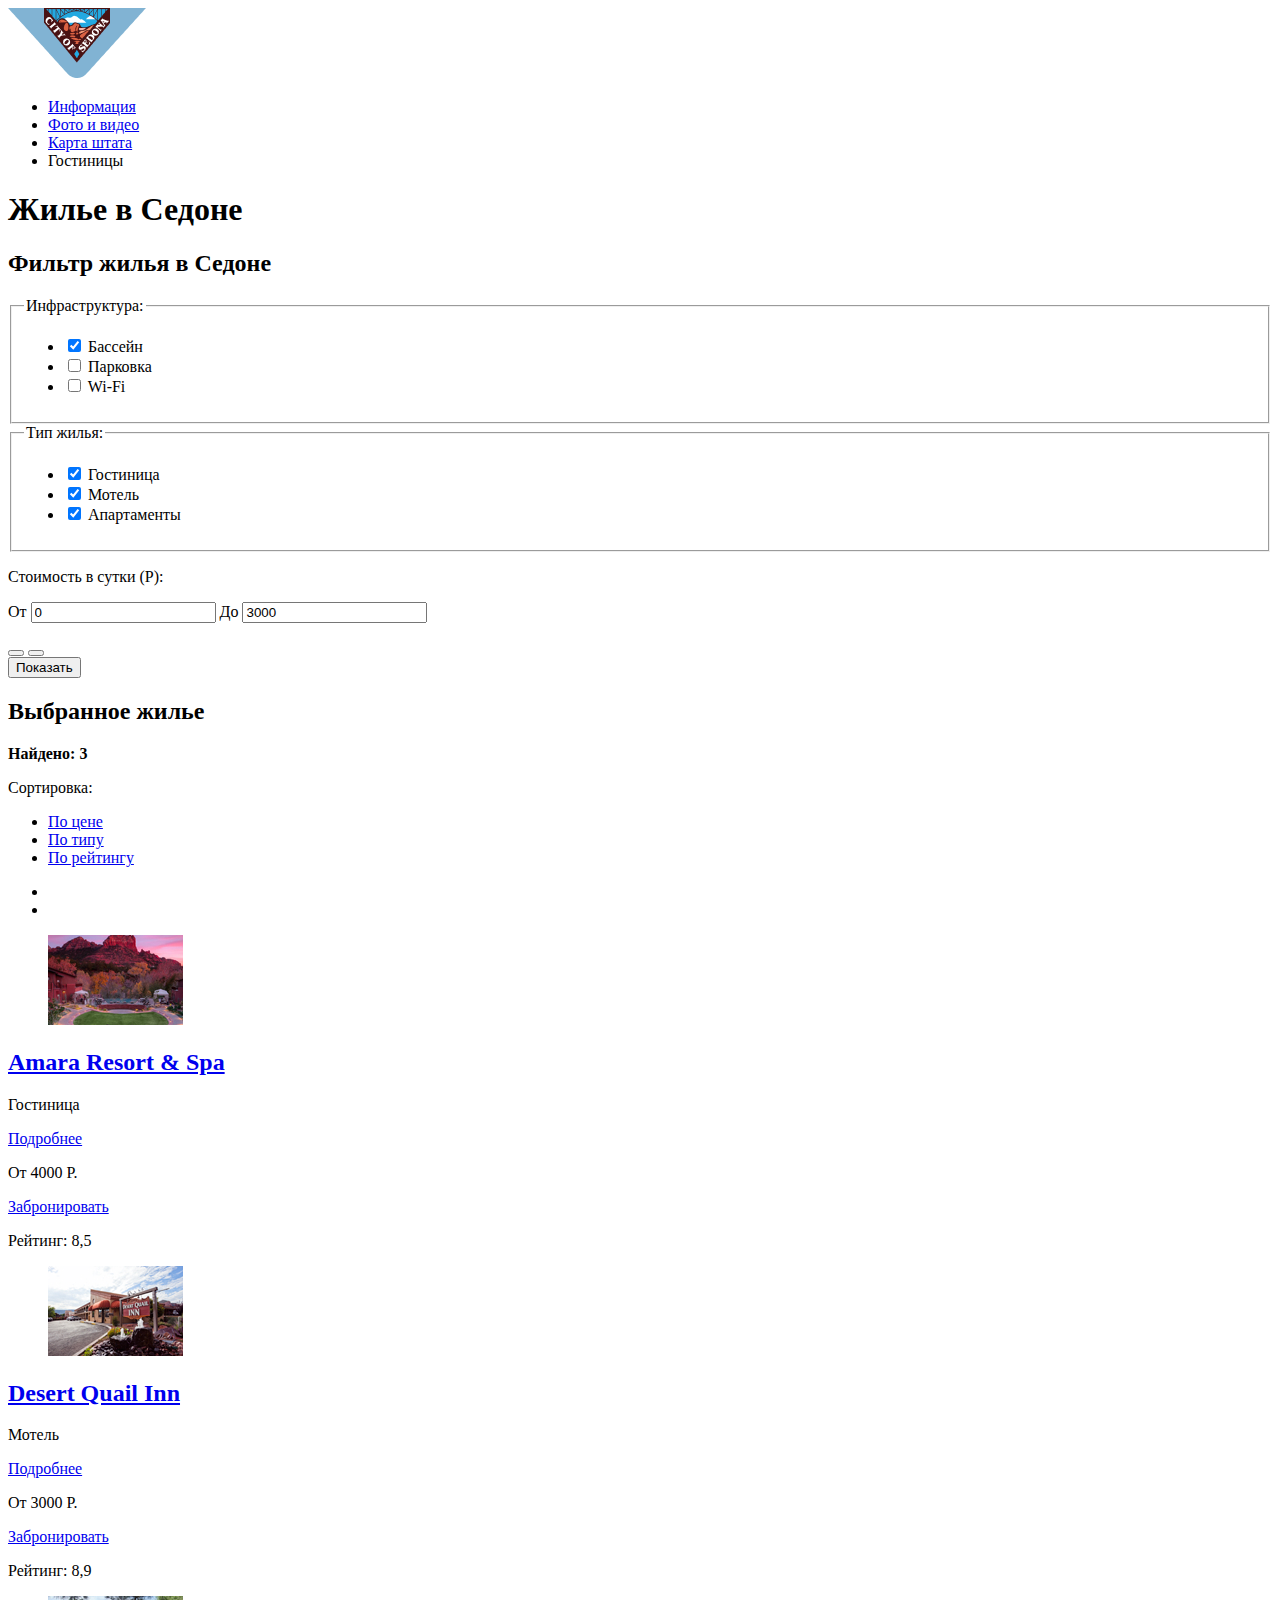
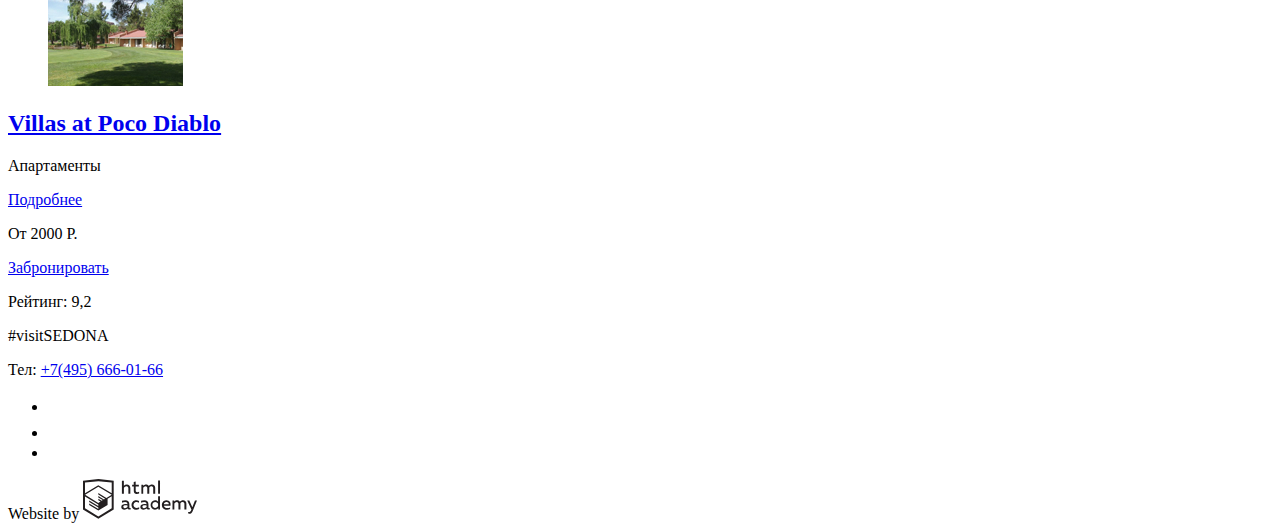
==== catalog.html @ 08bbe30a "Сделана разметка главной страницы и страницы каталога" ====
<!DOCTYPE html>
<html lang="ru">
<head>
  <meta charset="UTF-8">
  <meta http-equiv="X-UA-Compatible" content="IE=edge">
  <meta name="viewport" content="width=device-width, initial-scale=1.0">
  <title>Седона - небольшой городок в Аризоне</title>
</head>
<body>
  <header class="page-header">
    <nav class="main-nav">
      <a class="main-nav__logo logo" href="index.html">
        <img class="logo__image" src="img/sedona-logo.png" width="138" height="70" alt="Логотип Седоны">
      </a>
      <ul class="main-nav__list">
        <li class="main-nav__item">
          <a class="main-nav__link" href="blank.html">Информация</a>
        </li>
        <li class="main-nav__item">
          <a class="main-nav__link" href="blank.html">Фото и видео</a>
        </li>
        <li class="main-nav__item">
          <a class="main-nav__link" href="blank.html">Карта штата</a>
        </li>
        <li class="main-nav__item">
          <a class="main-nav__link main-nav__link--current">Гостиницы</a>
        </li>
      </ul>
    </nav>
  </header>

  <main class="page-main">
    <h1 class="visually-hidden">Жилье в Седоне</h1>

    <section class="filters">
      <h2 class="visually-hidden">Фильтр жилья в Седоне</h2>
      <form class="filters-form" action="https://echo.htmlacademy.ru" method="GET">
        <div class="filters-form__left-wrapper">
          <fieldset class="filters-form__fieldset">
            <legend class="filters-form__legend">Инфраструктура:</legend>
            <ul class="filters-form__list">
              <li class="filters-form__item">
                <input class="filters-form__checkbox visually-hidden" type="checkbox" name="pool" id="pool" checked>
                <label class="filters-form__checkbox-label" for="pool">Бассейн</label>
              </li>
              <li class="filters-form__item">
                <input class="filters-form__checkbox visually-hidden" type="checkbox" name=" id="parking">
                <label class="filters-form__checkbox-label" for="parking">Парковка</label>
              </li>
              <li class="filters-form__item">
                <input class="filters-form__checkbox visually-hidden" type="checkbox" name="wifi" id="wifi">
                <label class="filters-form__checkbox-label" for="wifi">Wi-Fi</label>
              </li>
            </ul>
          </fieldset>
          <fieldset class="filters-form__fieldset">
            <legend class="filters-form__legend">Тип жилья:</legend>
            <ul class="filters-form__list">
              <li class="filters-form__item">
                <input class="filters-form__checkbox visually-hidden" type="checkbox" name="hotel" id="hotel" checked>
                <label class="filters-form__checkbox-label" for="hotel">Гостиница</label>
              </li>
              <li class="filters-form__item">
                <input class="filters-form__checkbox visually-hidden" type="checkbox" name="motel" id="motel" checked>
                <label class="filters-form__checkbox-label" for="motel">Мотель</label>
              </li>
              <li class="filters-form__item">
                <input class="filters-form__checkbox visually-hidden" type="checkbox" name="apartments" id="apartments" checked>
                <label class="filters-form__checkbox-label" for="apartments">Апартаменты</label>
              </li>
            </ul>
          </fieldset>
        </div>

        <div class="filters-form__right-wrapper">
          <p class="filters-form__legend">Стоимость в сутки (Р):</p>

          <p class="filters-form__price">
            <label class="filters-form__label">
              От <input class="filters-form__text-input" type="text" name="min-price" value="0">
            </label>
            <label class="filters-form__label">
              До <input class="filters-form__text-input" type="text" name="max-price" value="3000">
            </label>
          </p>

          <div class="filters-form__range">
            <div class="filters-form__range-scale">
              <div class="filters-form__range-bar"></div>
            </div>

            <button class="filters-form__range-handle filters-form__range-handle--min" type="button" aria-label="Минимальное значение"></button>
            <button class="filters-form__range-handle filters-form__range-handle--max" type="button" aria-label="Максимальное значение"></button>
          </div>

          <button class="filters-form__button" type="submit">Показать</button>
        </div>
      </form>
    </section>

    <section class="catalog">
      <h2 class="visually-hidden">Выбранное жилье</h2>

      <header class="catalog-header">
        <div class="catalog__result-wrapper">
          <b class="catalog__result">Найдено: 3</b>
        </div>

        <div class="catalog__sorting-wrapper">
          <p class="catalog__sorting-text">Сортировка:</p>

          <ul class="catalog__sorting-list sort-type">
            <li class="sort-type__item">
              <a class="sort-type__link sort-type__link--active" href="#">По цене</a>
            </li>
            <li class="sort-type__item">
              <a class="sort-type__link" href="#">По типу</a>
            </li>
            <li class="sort-type__item">
              <a class="sort-type__link" href="#">По рейтингу</a>
            </li>
          </ul>
        </div>

        <ul class="catalog__sort-direction sort-direction">
          <li class="sort-direction__item">
            <a class="sort-direction__link" href="#" aria-label="Сортировка по убыванию"></a>
          </li>
          <li class="sort-direction__item">
            <a class="sort-direction__link sort-direction__link--reverse sort-direction__link--active" href="#" aria-label="Сортировка по возрастанию"></a>
          </li>
        </ul>
      </header>

      <article class="hotel">
        <figure class="hotel__image-wrapper">
          <img class="hotel__image" src="img/hotel-01.jpg" width="135" height="90" alt="Гостиница Amara Resort & Spa">
        </figure>

        <div class="hotel__description-wrapper">
          <h2 class="hotel__name">
            <a class="hotel__name-link" href="blank.html">Amara Resort & Spa</a>
          </h2>

          <div class="hotel__description">
            <div class="hotel__information">
              <p class="hotel__text">Гостиница</p>
              <a class="hotel__button button button--blue" href="blank.html">Подробнее</a>
            </div>
            <div class="hotel__booking">
              <p class="hotel__text">От 4000 Р.</p>
              <a class="hotel__button button button--brown" href="blank.html">Забронировать</a>
            </div>
          </div>
        </div>

        <div class="hotel__rating">
          <div class="hotel__stars hotel__stars--four"></div>
          <p class="hotel__rating-text">Рейтинг: 8,5</p>
        </div>
      </article>

      <article class="hotel">
        <figure class="hotel__image-wrapper">
          <img class="hotel__image" src="img/hotel-02.jpg" width="135" height="90" alt="Мотель Desert Quail Inn">
        </figure>

        <div class="hotel__description-wrapper">
          <h2 class="hotel__name">
            <a class="hotel__name-link" href="blank.html">Desert Quail Inn</a>
          </h2>

          <div class="hotel__description">
            <div class="hotel__information">
              <p class="hotel__text">Мотель</p>
              <a class="hotel__button button button--blue" href="blank.html">Подробнее</a>
            </div>
            <div class="hotel__booking">
              <p class="hotel__text">От 3000 Р.</p>
              <a class="hotel__button button button--brown" href="blank.html">Забронировать</a>
            </div>
          </div>
        </div>

        <div class="hotel__rating">
          <div class="hotel__stars hotel__stars--three"></div>
          <p class="hotel__rating-text">Рейтинг: 8,9</p>
        </div>
      </article>

      <article class="hotel">
        <figure class="hotel__image-wrapper">
          <img class="hotel__image" src="img/hotel-03.jpg" width="135" height="90" alt="Апартаменты Villas at Poco Diablo">
        </figure>

        <div class="hotel__description-wrapper">
          <h2 class="hotel__name">
            <a class="hotel__name-link" href="blank.html">Villas at Poco Diablo</a>
          </h2>

          <div class="hotel__description">
            <div class="hotel__information">
              <p class="hotel__text">Апартаменты</p>
              <a class="hotel__button button button--blue" href="blank.html">Подробнее</a>
            </div>
            <div class="hotel__booking">
              <p class="hotel__text">От 2000 Р.</p>
              <a class="hotel__button button button--brown" href="blank.html">Забронировать</a>
            </div>
          </div>
        </div>

        <div class="hotel__rating">
          <div class="hotel__stars hotel__stars--two"></div>
          <p class="hotel__rating-text">Рейтинг: 9,2</p>
        </div>
      </article>
    </section>
  </main>

  <footer class="page-footer">
    <div class="page-footer__column">
      <p class="page-footer__hashtag">#visitSEDONA</p>
      <p class="page-footer__phone">Тел: <a class="page-footer__phone-link" href="tel:+74956660166">+7(495) 666-01-66</a></p>
    </div>

    <div class="page-footer__column">
      <ul class="social-list">
        <li class="social-list__item">
          <a class="social-list__link button button--blue" href="https://twitter.com" aria-label="Twitter">
            <svg width="17" height="17" viewBox="0 0 17 17" fill="none" xmlns="http://www.w3.org/2000/svg">
              <path d="M10.95 1.14409C12.635 0.648089 13.934 1.41409 14.527 2.32309C15.2 2.09209 15.858 1.84209 16.538 1.61509C16.5249 2.30145 16.2117 2.94761 15.681 3.38309C16.366 3.55309 16.985 2.89209 16.985 2.89209C16.816 3.89209 15.979 4.68009 15.422 4.91609C15.191 11.6661 12.247 16.1331 5.34498 15.9981H4.89898C4.48898 15.9981 0.734977 15.5381 0.000976562 14.1111C2.27198 14.3071 3.89398 13.6891 4.69398 12.9341C3.73398 12.6341 2.01498 12.4571 1.71498 9.98409C2.06398 10.0901 2.27898 10.2121 2.90498 10.1031C1.70498 9.24709 0.373977 8.53009 0.447977 6.33009C0.732977 6.65809 1.51498 6.86609 1.78798 6.80209C1.08498 6.56109 -0.182023 3.44209 0.893977 1.85009C2.71198 3.70409 4.62898 5.45609 8.04598 5.62309C8.25398 3.33009 9.18298 1.79309 10.95 1.14409Z" fill="white"/>
            </svg>
          </a>
        </li>
        <li class="social-list__item">
          <a class="social-list__link button button--blue" href="https://facebook.com" aria-label="Facebook">
            <svg width="12" height="22" viewBox="0 0 12 22" fill="none" xmlns="http://www.w3.org/2000/svg">
              <path d="M12 4V0H8C5.79086 0 4 1.79086 4 4V8H0V12H4V22H8V12H12V8H8V4H12Z" fill="white"/>
            </svg>
          </a>
        </li>
        <li class="social-list__item">
          <a class="social-list__link button button--blue" href="https://youtube.com" aria-label="Youtube">
            <svg width="20" height="16" viewBox="0 0 20 16" fill="none" xmlns="http://www.w3.org/2000/svg">
              <path fill-rule="evenodd" clip-rule="evenodd" d="M3 0H17C18.65 0 20 1.35 20 3V13C20 14.65 18.65 16 17 16H3C1.35 16 0 14.65 0 13V3C0 1.35 1.35 0 3 0ZM6.027 4.002V11.998L15.014 8L6.027 4.002Z" fill="white"/>
            </svg>
          </a>
        </li>
      </ul>
    </div>

    <div class="page-footer__column">
      <span class="page-footer-copyright-text">Website by</span>
      <a class="page-footer-copyright-link" href="https://htmlacademy.ru/intensive/htmlcss" aria-label="HTML Academy">
        <svg width="115" height="41" viewBox="0 0 115 41" fill="none" xmlns="http://www.w3.org/2000/svg">
          <path fill-rule="evenodd" clip-rule="evenodd" d="M15.5197 1.05737H15.3509L0 2.71895V31.4945L15.3509 40.8382L30.7018 31.4945V2.71895L15.5197 1.05737ZM77.0183 2.62185H75.0876V15.7311H77.0183V2.62185ZM40.8619 2.63264V7.76843C41.6131 6.9864 42.6386 6.5436 43.7105 6.53843C44.6823 6.47908 45.6329 6.84495 46.3253 7.54479C47.0177 8.24462 47.3866 9.21244 47.3399 10.2068V15.7634H45.367V10.4658C45.4231 9.94897 45.2754 9.43059 44.9566 9.02553C44.6377 8.62047 44.174 8.36218 43.6683 8.3079H43.3518C42.3456 8.36979 41.4321 8.9295 40.9041 9.80764V15.7634H38.8995V2.63264H40.8619ZM77.0183 31.4837H75.2775V30.0595C74.4828 31.1353 73.23 31.7538 71.9119 31.7211C69.4751 31.5528 67.5825 29.4822 67.5825 26.9845C67.5825 24.4867 69.4751 22.4162 71.9119 22.2479C73.1195 22.2052 74.2818 22.7203 75.0771 23.6505V18.3205H77.0183V31.4837ZM47.0656 30.0595C47.263 30.0515 47.4583 30.0152 47.6459 29.9516V31.3866C47.2482 31.5404 46.826 31.6172 46.4009 31.6132C45.6482 31.6769 44.9394 31.2429 44.639 30.5342C43.7036 31.31 42.5302 31.7227 41.3261 31.6995C39.733 31.6995 38.256 30.804 38.256 28.9482C38.256 26.65 40.3661 25.9379 42.1702 25.9379C42.9402 25.9505 43.707 26.0408 44.4596 26.2076V25.884C44.4596 24.805 43.6578 23.9742 42.1491 23.9742C41.0585 23.9764 39.9804 24.2116 38.9839 24.6647V22.8305C40.0678 22.451 41.204 22.2506 42.3495 22.2371C44.8394 22.2371 46.3693 23.4455 46.3693 26.1753V29.4121C46.3546 29.5668 46.401 29.721 46.4981 29.8406C46.5951 29.9601 46.7349 30.035 46.8862 30.0487H47.0656V30.0595ZM40.2711 28.8403C40.298 29.229 40.4761 29.5905 40.7655 29.844C41.055 30.0974 41.4317 30.2217 41.8115 30.189H41.9275C42.8819 30.1906 43.7973 29.8022 44.4702 29.11V27.5779C43.842 27.4414 43.2026 27.3655 42.5605 27.3513C41.5055 27.3513 40.2817 27.7074 40.2817 28.8403H40.2711ZM56.0229 22.9384C55.1962 22.4632 54.2596 22.2246 53.3115 22.2479H52.9422C51.7332 22.2873 50.5891 22.8166 49.7619 23.7192C48.9347 24.6218 48.4923 25.8236 48.5321 27.06V27.5024C48.6957 30.0004 50.805 31.8921 53.2482 31.7318C54.2519 31.7555 55.2477 31.5452 56.1601 31.1168V29.2718C55.3769 29.7215 54.4945 29.9591 53.5963 29.9624C52.5199 30.0288 51.4963 29.4793 50.9385 28.5356C50.3806 27.5918 50.3806 26.4095 50.9385 25.4658C51.4963 24.522 52.5199 23.9725 53.5963 24.039C54.461 24.0357 55.3066 24.2989 56.0229 24.7942V22.9384ZM66.1514 30.0595C66.3488 30.0515 66.5441 30.0152 66.7317 29.9516V31.3866C66.334 31.5404 65.9118 31.6172 65.4867 31.6132C64.734 31.6769 64.0252 31.2429 63.7248 30.5342C62.7894 31.31 61.616 31.7227 60.4119 31.6995C58.8188 31.6995 57.3417 30.804 57.3417 28.9482C57.3417 26.65 59.4518 25.9379 61.256 25.9379C62.0259 25.9505 62.7928 26.0408 63.5454 26.2076V25.884C63.5454 24.805 62.7436 23.9742 61.2349 23.9742C60.1443 23.9764 59.0662 24.2116 58.0697 24.6647V22.8305C59.1536 22.451 60.2897 22.2506 61.4353 22.2371C63.9252 22.2371 65.455 23.4455 65.455 26.1753V29.4121C65.4404 29.5668 65.4868 29.721 65.5838 29.8406C65.6809 29.9601 65.8207 30.035 65.972 30.0487H66.1514V30.0595ZM59.855 29.8481C59.5632 29.5943 59.3837 29.2311 59.3569 28.8403H59.378C59.378 27.7074 60.5385 27.3513 61.6569 27.3513C62.299 27.3655 62.9383 27.4414 63.5665 27.5779V29.11C62.8937 29.8022 61.9782 30.1906 61.0239 30.189H60.9078C60.5263 30.2247 60.1469 30.1019 59.855 29.8481ZM69.3271 26.9305C69.3271 25.2859 70.6308 23.9526 72.239 23.9526L72.2601 24.0066C73.4742 24.0066 74.5742 24.7382 75.0665 25.8732V28.0311C74.5856 29.1871 73.4673 29.9296 72.239 29.9084C70.6308 29.9084 69.3271 28.5752 69.3271 26.9305ZM83.3486 22.2479C86.8408 22.2479 88.0541 25.1395 87.4844 27.7397H80.922C81.1436 29.3582 82.6839 30.0163 84.2876 30.0163C85.2509 30.0196 86.2027 29.8021 87.0729 29.3797V31.1061C86.0736 31.5421 84.9939 31.7519 83.9078 31.7211C81.2385 31.7211 78.8963 30.189 78.8963 26.9521C78.8362 25.7502 79.2482 24.5736 80.0408 23.6841C80.8334 22.7945 81.9408 22.2658 83.1165 22.2155H83.3486V22.2479ZM80.8693 26.1753C80.9704 24.8237 82.1216 23.8104 83.4436 23.9095H83.4858C84.1064 23.8531 84.7196 24.08 85.1612 24.5295C85.6028 24.979 85.8275 25.6051 85.7752 26.24H80.8693V26.1753ZM89.489 31.4621V22.4961H91.2298V23.575C91.9777 22.7197 93.041 22.2229 94.1628 22.2047C95.2951 22.1328 96.3712 22.7163 96.9482 23.7153C97.7407 22.8335 98.8477 22.3161 100.018 22.2803C100.952 22.2327 101.859 22.6011 102.507 23.2901C103.154 23.9792 103.478 24.9213 103.394 25.8732V31.4837H101.39V25.9271C101.437 25.4734 101.306 25.0191 101.024 24.6647C100.743 24.3104 100.336 24.0852 99.8917 24.039H99.6174C98.7512 24.0941 97.9525 24.536 97.4335 25.2474V31.4837H95.4289V25.9271C95.4728 25.47 95.3357 25.0139 95.0481 24.6611C94.7606 24.3082 94.3467 24.088 93.8991 24.0497H93.6881C92.7466 24.1344 91.8915 24.6449 91.3564 25.4416V31.5161H89.5312L89.489 31.4621ZM113.977 22.4745H111.972L109.324 29.2718L106.306 22.4853H104.196L108.417 31.5484L108.237 32.0016C107.72 33.3611 107.003 34.0516 106.053 34.0516C105.75 34.0548 105.447 34.0112 105.156 33.9221V35.6161C105.536 35.7125 105.926 35.7632 106.317 35.7671C107.646 35.7671 108.902 35.0226 109.851 32.6813L113.977 22.4745ZM52.689 6.78658V3.54974L50.7266 4.01369V6.73264H49.144V8.49132H50.7899V12.9905C50.7231 13.817 51.0244 14.6301 51.61 15.2038C52.1955 15.7775 53.0028 16.0505 53.8073 15.9468C54.5996 15.9535 55.3875 15.8259 56.139 15.5692V13.8429C55.5727 14.0781 54.9672 14.199 54.356 14.199C53.2165 14.199 52.689 13.8105 52.689 12.6237V8.5129H55.8541V6.78658H52.689ZM58.3862 15.7526V6.75421H60.1376V7.83316C60.8811 6.97655 61.9403 6.476 63.0601 6.45211C64.1624 6.38099 65.2146 6.93142 65.8032 7.88711C66.5958 7.00534 67.7028 6.48794 68.8734 6.45211C69.8138 6.41462 70.7233 6.79859 71.364 7.50353C72.0046 8.20846 72.3126 9.16418 72.2073 10.1205V15.7418H70.2028V10.1853C70.2499 9.73151 70.1184 9.27721 69.8373 8.92287C69.5561 8.56853 69.1485 8.34334 68.7046 8.29711H68.4619C67.5957 8.35228 66.797 8.7942 66.278 9.50553V15.7418H64.2734V10.1853C64.3206 9.73151 64.1891 9.27721 63.9079 8.92287C63.6268 8.56853 63.2191 8.34334 62.7752 8.29711H62.5326C61.5911 8.38181 60.736 8.89229 60.2009 9.68895V15.7634H58.3862V15.7526ZM28.6972 30.3033L28.7078 30.2968L28.6972 30.3184V30.3033ZM28.6972 18.3205V30.3033L15.3509 38.4321L2.00459 30.3184V18.5147L15.2876 26.6068V28.0311L6.18257 22.5284V23.9418L15.3404 29.5632V31.0629L6.19312 25.4955V26.9521L15.3509 32.5734L24.5826 26.9197V20.8129L28.6972 18.3205ZM28.7078 16.7776L25.0362 18.9355L23.3482 20.0145L15.3087 15.0837V16.4971L22.156 20.7266L22.0083 20.8237L20.9532 21.4063L15.2876 17.9537V19.3995L19.761 22.1184L18.706 22.8413L15.3298 20.7913V22.2047L17.5454 23.5426L15.2982 24.9021L2.11009 16.864L15.3087 8.72869L28.7078 16.7776ZM15.2876 7.27211L28.7078 15.3534V4.56395L15.3615 3.12895L2.01514 4.56395V15.3534L15.2876 7.27211Z" fill="#231F20"/>
        </svg>
      </a>
    </div>
  </footer>
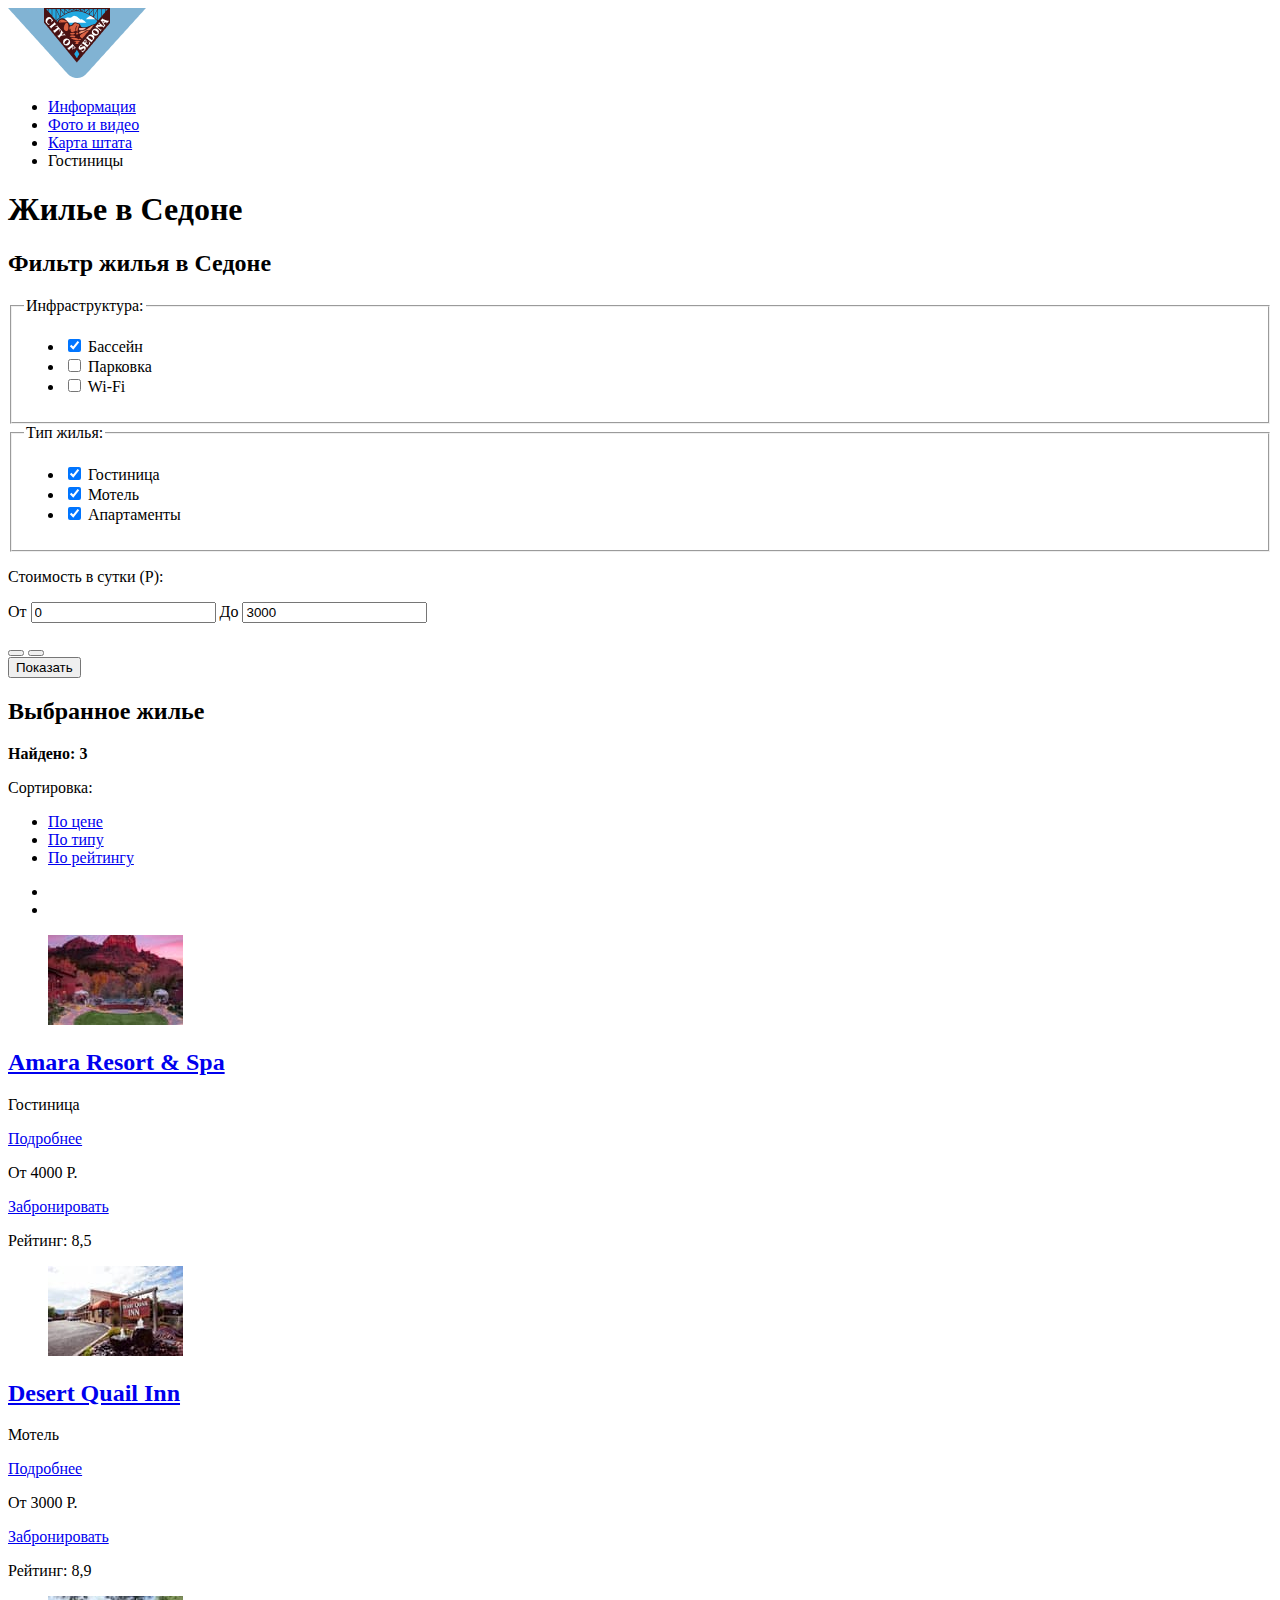
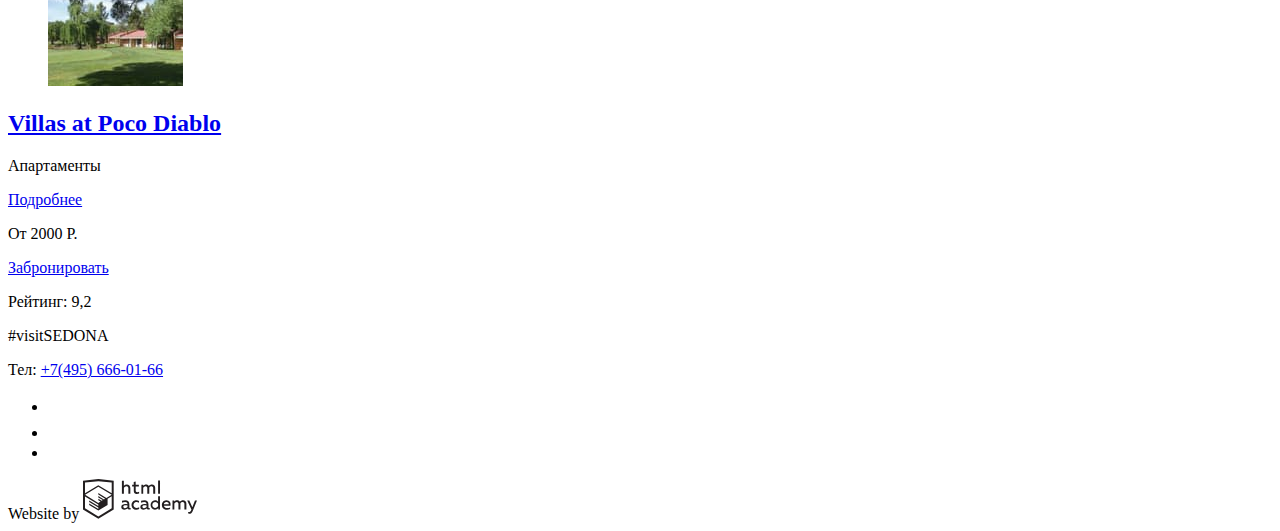
==== commit dd1ad5a0: "Экспортированы все изображения из макета с последующей оптимизацией, подключены фавиконки разных фор" ====
--- a/catalog.html
+++ b/catalog.html
@@ -5,6 +5,11 @@
   <meta http-equiv="X-UA-Compatible" content="IE=edge">
   <meta name="viewport" content="width=device-width, initial-scale=1.0">
   <title>Седона - небольшой городок в Аризоне</title>
+
+  <link rel="icon" href="favicon.ico">
+  <link rel="icon" href="img/favicons/favicon.svg" type="image/svg+xml">
+  <link rel="apple-touch-icon" href="img/favicons/180.png">
+  <link rel="manifest" href="manifest.webmanifest">
 </head>
 <body>
   <header class="page-header">
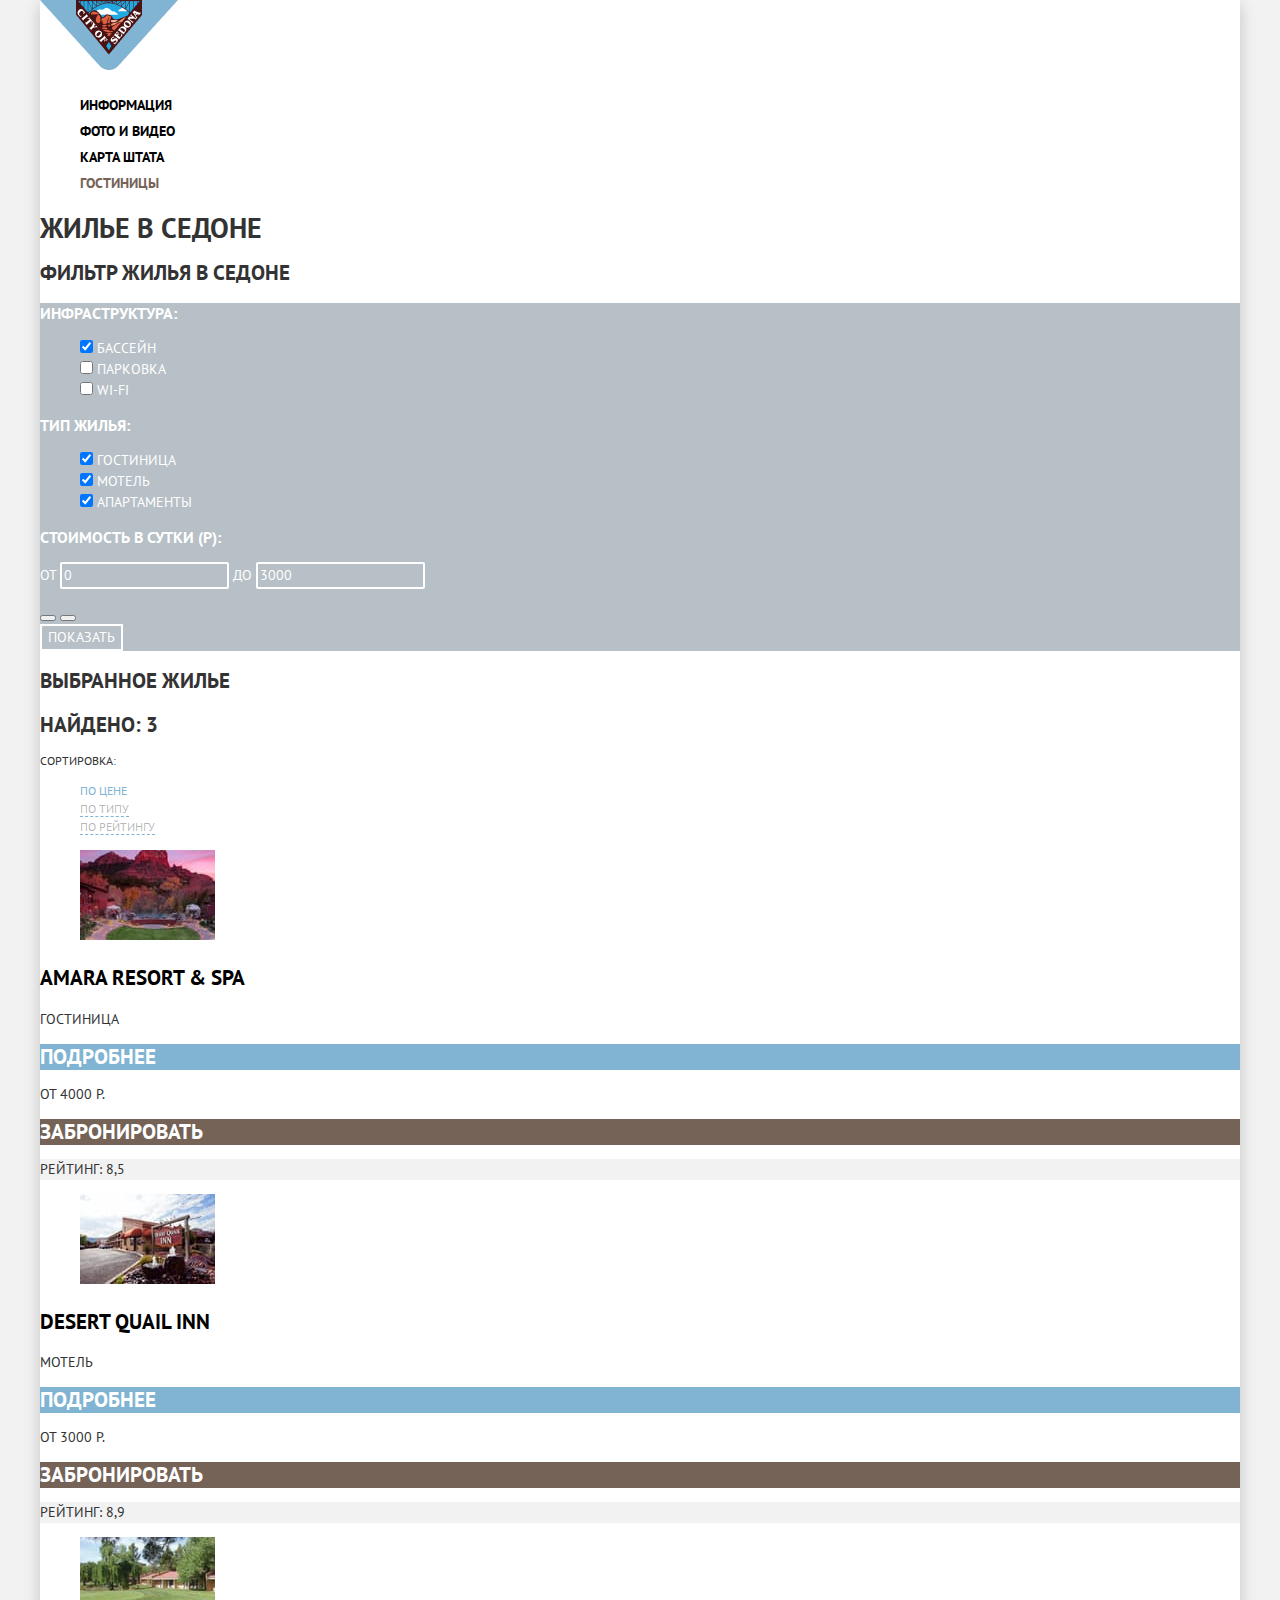
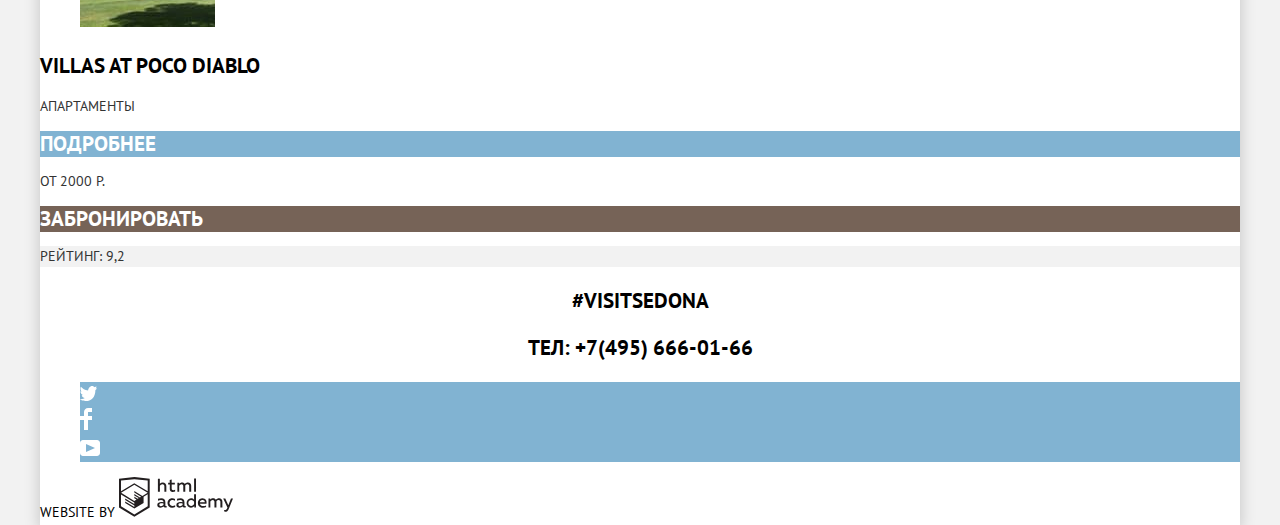
==== commit 936e4056: "Выполнена базовая стилизация главной страницы и страницы каталога" ====
--- a/catalog.html
+++ b/catalog.html
@@ -10,257 +10,263 @@
   <link rel="icon" href="img/favicons/favicon.svg" type="image/svg+xml">
   <link rel="apple-touch-icon" href="img/favicons/180.png">
   <link rel="manifest" href="manifest.webmanifest">
+
+  <link rel="stylesheet" href="css/normalize.css">
+  <link rel="stylesheet" href="css/style.css">
 </head>
 <body>
-  <header class="page-header">
-    <nav class="main-nav">
-      <a class="main-nav__logo logo" href="index.html">
-        <img class="logo__image" src="img/sedona-logo.png" width="138" height="70" alt="Логотип Седоны">
-      </a>
-      <ul class="main-nav__list">
-        <li class="main-nav__item">
-          <a class="main-nav__link" href="blank.html">Информация</a>
-        </li>
-        <li class="main-nav__item">
-          <a class="main-nav__link" href="blank.html">Фото и видео</a>
-        </li>
-        <li class="main-nav__item">
-          <a class="main-nav__link" href="blank.html">Карта штата</a>
-        </li>
-        <li class="main-nav__item">
-          <a class="main-nav__link main-nav__link--current">Гостиницы</a>
-        </li>
-      </ul>
-    </nav>
-  </header>
-
-  <main class="page-main">
-    <h1 class="visually-hidden">Жилье в Седоне</h1>
-
-    <section class="filters">
-      <h2 class="visually-hidden">Фильтр жилья в Седоне</h2>
-      <form class="filters-form" action="https://echo.htmlacademy.ru" method="GET">
-        <div class="filters-form__left-wrapper">
-          <fieldset class="filters-form__fieldset">
-            <legend class="filters-form__legend">Инфраструктура:</legend>
-            <ul class="filters-form__list">
-              <li class="filters-form__item">
-                <input class="filters-form__checkbox visually-hidden" type="checkbox" name="pool" id="pool" checked>
-                <label class="filters-form__checkbox-label" for="pool">Бассейн</label>
+  <div class="container">
+    <header class="page-header">
+      <nav class="main-nav">
+        <a class="main-nav__logo logo" href="index.html">
+          <img class="logo__image" src="img/sedona-logo.png" width="138" height="70" alt="Логотип Седоны">
+        </a>
+        <ul class="main-nav__list">
+          <li class="main-nav__item">
+            <a class="main-nav__link" href="blank.html">Информация</a>
+          </li>
+          <li class="main-nav__item">
+            <a class="main-nav__link" href="blank.html">Фото и видео</a>
+          </li>
+          <li class="main-nav__item">
+            <a class="main-nav__link" href="blank.html">Карта штата</a>
+          </li>
+          <li class="main-nav__item">
+            <a class="main-nav__link main-nav__link--current">Гостиницы</a>
+          </li>
+        </ul>
+      </nav>
+    </header>
+
+    <main class="page-main">
+      <h1 class="visually-hidden">Жилье в Седоне</h1>
+
+      <section class="filters">
+        <h2 class="visually-hidden">Фильтр жилья в Седоне</h2>
+        <form class="filters-form" action="https://echo.htmlacademy.ru" method="GET">
+          <div class="filters-form__left-wrapper">
+            <fieldset class="filters-form__fieldset">
+              <legend class="filters-form__legend">Инфраструктура:</legend>
+              <ul class="filters-form__list">
+                <li class="filters-form__item">
+                  <input class="filters-form__checkbox visually-hidden" type="checkbox" name="pool" id="pool" checked>
+                  <label class="filters-form__checkbox-label" for="pool">Бассейн</label>
+                </li>
+                <li class="filters-form__item">
+                  <input class="filters-form__checkbox visually-hidden" type="checkbox" name=" id="parking">
+                  <label class="filters-form__checkbox-label" for="parking">Парковка</label>
+                </li>
+                <li class="filters-form__item">
+                  <input class="filters-form__checkbox visually-hidden" type="checkbox" name="wifi" id="wifi">
+                  <label class="filters-form__checkbox-label" for="wifi">Wi-Fi</label>
+                </li>
+              </ul>
+            </fieldset>
+            <fieldset class="filters-form__fieldset">
+              <legend class="filters-form__legend">Тип жилья:</legend>
+              <ul class="filters-form__list">
+                <li class="filters-form__item">
+                  <input class="filters-form__checkbox visually-hidden" type="checkbox" name="hotel" id="hotel" checked>
+                  <label class="filters-form__checkbox-label" for="hotel">Гостиница</label>
+                </li>
+                <li class="filters-form__item">
+                  <input class="filters-form__checkbox visually-hidden" type="checkbox" name="motel" id="motel" checked>
+                  <label class="filters-form__checkbox-label" for="motel">Мотель</label>
+                </li>
+                <li class="filters-form__item">
+                  <input class="filters-form__checkbox visually-hidden" type="checkbox" name="apartments" id="apartments" checked>
+                  <label class="filters-form__checkbox-label" for="apartments">Апартаменты</label>
+                </li>
+              </ul>
+            </fieldset>
+          </div>
+
+          <div class="filters-form__right-wrapper">
+            <p class="filters-form__legend">Стоимость в сутки (Р):</p>
+
+            <p class="filters-form__price">
+              <label class="filters-form__label">
+                От <input class="filters-form__text-input" type="text" name="min-price" value="0">
+              </label>
+              <label class="filters-form__label">
+                До <input class="filters-form__text-input" type="text" name="max-price" value="3000">
+              </label>
+            </p>
+
+            <div class="filters-form__range">
+              <div class="filters-form__range-scale">
+                <div class="filters-form__range-bar"></div>
+              </div>
+
+              <button class="filters-form__range-handle filters-form__range-handle--min" type="button" aria-label="Минимальное значение"></button>
+              <button class="filters-form__range-handle filters-form__range-handle--max" type="button" aria-label="Максимальное значение"></button>
+            </div>
+
+            <button class="filters-form__button" type="submit">Показать</button>
+          </div>
+        </form>
+      </section>
+
+      <section class="catalog">
+        <h2 class="visually-hidden">Выбранное жилье</h2>
+
+        <header class="catalog-header">
+          <div class="catalog__result-wrapper">
+            <b class="catalog__result">Найдено: 3</b>
+          </div>
+
+          <div class="catalog__sorting-wrapper">
+            <p class="catalog__sorting-text">Сортировка:</p>
+
+            <ul class="catalog__sorting-list sort-type">
+              <li class="sort-type__item">
+                <a class="sort-type__link sort-type__link--active" href="#">По цене</a>
               </li>
-              <li class="filters-form__item">
-                <input class="filters-form__checkbox visually-hidden" type="checkbox" name=" id="parking">
-                <label class="filters-form__checkbox-label" for="parking">Парковка</label>
+              <li class="sort-type__item">
+                <a class="sort-type__link" href="#">По типу</a>
               </li>
-              <li class="filters-form__item">
-                <input class="filters-form__checkbox visually-hidden" type="checkbox" name="wifi" id="wifi">
-                <label class="filters-form__checkbox-label" for="wifi">Wi-Fi</label>
+              <li class="sort-type__item">
+                <a class="sort-type__link" href="#">По рейтингу</a>
               </li>
             </ul>
-          </fieldset>
-          <fieldset class="filters-form__fieldset">
-            <legend class="filters-form__legend">Тип жилья:</legend>
-            <ul class="filters-form__list">
-              <li class="filters-form__item">
-                <input class="filters-form__checkbox visually-hidden" type="checkbox" name="hotel" id="hotel" checked>
-                <label class="filters-form__checkbox-label" for="hotel">Гостиница</label>
-              </li>
-              <li class="filters-form__item">
-                <input class="filters-form__checkbox visually-hidden" type="checkbox" name="motel" id="motel" checked>
-                <label class="filters-form__checkbox-label" for="motel">Мотель</label>
-              </li>
-              <li class="filters-form__item">
-                <input class="filters-form__checkbox visually-hidden" type="checkbox" name="apartments" id="apartments" checked>
-                <label class="filters-form__checkbox-label" for="apartments">Апартаменты</label>
-              </li>
-            </ul>
-          </fieldset>
-        </div>
-
-        <div class="filters-form__right-wrapper">
-          <p class="filters-form__legend">Стоимость в сутки (Р):</p>
-
-          <p class="filters-form__price">
-            <label class="filters-form__label">
-              От <input class="filters-form__text-input" type="text" name="min-price" value="0">
-            </label>
-            <label class="filters-form__label">
-              До <input class="filters-form__text-input" type="text" name="max-price" value="3000">
-            </label>
-          </p>
-
-          <div class="filters-form__range">
-            <div class="filters-form__range-scale">
-              <div class="filters-form__range-bar"></div>
-            </div>
-
-            <button class="filters-form__range-handle filters-form__range-handle--min" type="button" aria-label="Минимальное значение"></button>
-            <button class="filters-form__range-handle filters-form__range-handle--max" type="button" aria-label="Максимальное значение"></button>
-          </div>
-
-          <button class="filters-form__button" type="submit">Показать</button>
-        </div>
-      </form>
-    </section>
-
-    <section class="catalog">
-      <h2 class="visually-hidden">Выбранное жилье</h2>
-
-      <header class="catalog-header">
-        <div class="catalog__result-wrapper">
-          <b class="catalog__result">Найдено: 3</b>
-        </div>
-
-        <div class="catalog__sorting-wrapper">
-          <p class="catalog__sorting-text">Сортировка:</p>
-
-          <ul class="catalog__sorting-list sort-type">
-            <li class="sort-type__item">
-              <a class="sort-type__link sort-type__link--active" href="#">По цене</a>
+          </div>
+
+          <ul class="catalog__sort-direction sort-direction">
+            <li class="sort-direction__item">
+              <a class="sort-direction__link" href="#" aria-label="Сортировка по убыванию"></a>
             </li>
-            <li class="sort-type__item">
-              <a class="sort-type__link" href="#">По типу</a>
-            </li>
-            <li class="sort-type__item">
-              <a class="sort-type__link" href="#">По рейтингу</a>
+            <li class="sort-direction__item">
+              <a class="sort-direction__link sort-direction__link--reverse sort-direction__link--active" href="#" aria-label="Сортировка по возрастанию"></a>
             </li>
           </ul>
-        </div>
-
-        <ul class="catalog__sort-direction sort-direction">
-          <li class="sort-direction__item">
-            <a class="sort-direction__link" href="#" aria-label="Сортировка по убыванию"></a>
-          </li>
-          <li class="sort-direction__item">
-            <a class="sort-direction__link sort-direction__link--reverse sort-direction__link--active" href="#" aria-label="Сортировка по возрастанию"></a>
+        </header>
+
+        <article class="hotel">
+          <figure class="hotel__image-wrapper">
+            <img class="hotel__image" src="img/hotel-01.jpg" width="135" height="90" alt="Гостиница Amara Resort & Spa">
+          </figure>
+
+          <div class="hotel__description-wrapper">
+            <h2 class="hotel__name">
+              <a class="hotel__name-link" href="blank.html">Amara Resort & Spa</a>
+            </h2>
+
+            <div class="hotel__description">
+              <div class="hotel__information">
+                <p class="hotel__text">Гостиница</p>
+                <a class="hotel__button button button--blue" href="blank.html">Подробнее</a>
+              </div>
+              <div class="hotel__booking">
+                <p class="hotel__text">От 4000 Р.</p>
+                <a class="hotel__button button button--brown" href="blank.html">Забронировать</a>
+              </div>
+            </div>
+          </div>
+
+          <div class="hotel__rating">
+            <div class="hotel__stars hotel__stars--four"></div>
+            <p class="hotel__rating-text">Рейтинг: 8,5</p>
+          </div>
+        </article>
+
+        <article class="hotel">
+          <figure class="hotel__image-wrapper">
+            <img class="hotel__image" src="img/hotel-02.jpg" width="135" height="90" alt="Мотель Desert Quail Inn">
+          </figure>
+
+          <div class="hotel__description-wrapper">
+            <h2 class="hotel__name">
+              <a class="hotel__name-link" href="blank.html">Desert Quail Inn</a>
+            </h2>
+
+            <div class="hotel__description">
+              <div class="hotel__information">
+                <p class="hotel__text">Мотель</p>
+                <a class="hotel__button button button--blue" href="blank.html">Подробнее</a>
+              </div>
+              <div class="hotel__booking">
+                <p class="hotel__text">От 3000 Р.</p>
+                <a class="hotel__button button button--brown" href="blank.html">Забронировать</a>
+              </div>
+            </div>
+          </div>
+
+          <div class="hotel__rating">
+            <div class="hotel__stars hotel__stars--three"></div>
+            <p class="hotel__rating-text">Рейтинг: 8,9</p>
+          </div>
+        </article>
+
+        <article class="hotel">
+          <figure class="hotel__image-wrapper">
+            <img class="hotel__image" src="img/hotel-03.jpg" width="135" height="90" alt="Апартаменты Villas at Poco Diablo">
+          </figure>
+
+          <div class="hotel__description-wrapper">
+            <h2 class="hotel__name">
+              <a class="hotel__name-link" href="blank.html">Villas at Poco Diablo</a>
+            </h2>
+
+            <div class="hotel__description">
+              <div class="hotel__information">
+                <p class="hotel__text">Апартаменты</p>
+                <a class="hotel__button button button--blue" href="blank.html">Подробнее</a>
+              </div>
+              <div class="hotel__booking">
+                <p class="hotel__text">От 2000 Р.</p>
+                <a class="hotel__button button button--brown" href="blank.html">Забронировать</a>
+              </div>
+            </div>
+          </div>
+
+          <div class="hotel__rating">
+            <div class="hotel__stars hotel__stars--two"></div>
+            <p class="hotel__rating-text">Рейтинг: 9,2</p>
+          </div>
+        </article>
+      </section>
+    </main>
+
+    <footer class="page-footer page-footer--index">
+      <div class="page-footer__column">
+        <p class="page-footer__hashtag">#visitSEDONA</p>
+        <p class="page-footer__phone">Тел: <a class="page-footer__phone-link" href="tel:+74956660166">+7(495) 666-01-66</a></p>
+      </div>
+
+      <div class="page-footer__column">
+        <ul class="social-list">
+          <li class="social-list__item">
+            <a class="social-list__link button button--blue" href="https://twitter.com" aria-label="Twitter">
+              <svg width="17" height="17" viewBox="0 0 17 17" fill="none" xmlns="http://www.w3.org/2000/svg">
+                <path d="M10.95 1.14409C12.635 0.648089 13.934 1.41409 14.527 2.32309C15.2 2.09209 15.858 1.84209 16.538 1.61509C16.5249 2.30145 16.2117 2.94761 15.681 3.38309C16.366 3.55309 16.985 2.89209 16.985 2.89209C16.816 3.89209 15.979 4.68009 15.422 4.91609C15.191 11.6661 12.247 16.1331 5.34498 15.9981H4.89898C4.48898 15.9981 0.734977 15.5381 0.000976562 14.1111C2.27198 14.3071 3.89398 13.6891 4.69398 12.9341C3.73398 12.6341 2.01498 12.4571 1.71498 9.98409C2.06398 10.0901 2.27898 10.2121 2.90498 10.1031C1.70498 9.24709 0.373977 8.53009 0.447977 6.33009C0.732977 6.65809 1.51498 6.86609 1.78798 6.80209C1.08498 6.56109 -0.182023 3.44209 0.893977 1.85009C2.71198 3.70409 4.62898 5.45609 8.04598 5.62309C8.25398 3.33009 9.18298 1.79309 10.95 1.14409Z" fill="white"/>
+              </svg>
+            </a>
+          </li>
+          <li class="social-list__item">
+            <a class="social-list__link button button--blue" href="https://facebook.com" aria-label="Facebook">
+              <svg width="12" height="22" viewBox="0 0 12 22" fill="none" xmlns="http://www.w3.org/2000/svg">
+                <path d="M12 4V0H8C5.79086 0 4 1.79086 4 4V8H0V12H4V22H8V12H12V8H8V4H12Z" fill="white"/>
+              </svg>
+            </a>
+          </li>
+          <li class="social-list__item">
+            <a class="social-list__link button button--blue" href="https://youtube.com" aria-label="Youtube">
+              <svg width="20" height="16" viewBox="0 0 20 16" fill="none" xmlns="http://www.w3.org/2000/svg">
+                <path fill-rule="evenodd" clip-rule="evenodd" d="M3 0H17C18.65 0 20 1.35 20 3V13C20 14.65 18.65 16 17 16H3C1.35 16 0 14.65 0 13V3C0 1.35 1.35 0 3 0ZM6.027 4.002V11.998L15.014 8L6.027 4.002Z" fill="white"/>
+              </svg>
+            </a>
           </li>
         </ul>
-      </header>
-
-      <article class="hotel">
-        <figure class="hotel__image-wrapper">
-          <img class="hotel__image" src="img/hotel-01.jpg" width="135" height="90" alt="Гостиница Amara Resort & Spa">
-        </figure>
-
-        <div class="hotel__description-wrapper">
-          <h2 class="hotel__name">
-            <a class="hotel__name-link" href="blank.html">Amara Resort & Spa</a>
-          </h2>
-
-          <div class="hotel__description">
-            <div class="hotel__information">
-              <p class="hotel__text">Гостиница</p>
-              <a class="hotel__button button button--blue" href="blank.html">Подробнее</a>
-            </div>
-            <div class="hotel__booking">
-              <p class="hotel__text">От 4000 Р.</p>
-              <a class="hotel__button button button--brown" href="blank.html">Забронировать</a>
-            </div>
-          </div>
-        </div>
-
-        <div class="hotel__rating">
-          <div class="hotel__stars hotel__stars--four"></div>
-          <p class="hotel__rating-text">Рейтинг: 8,5</p>
-        </div>
-      </article>
-
-      <article class="hotel">
-        <figure class="hotel__image-wrapper">
-          <img class="hotel__image" src="img/hotel-02.jpg" width="135" height="90" alt="Мотель Desert Quail Inn">
-        </figure>
-
-        <div class="hotel__description-wrapper">
-          <h2 class="hotel__name">
-            <a class="hotel__name-link" href="blank.html">Desert Quail Inn</a>
-          </h2>
-
-          <div class="hotel__description">
-            <div class="hotel__information">
-              <p class="hotel__text">Мотель</p>
-              <a class="hotel__button button button--blue" href="blank.html">Подробнее</a>
-            </div>
-            <div class="hotel__booking">
-              <p class="hotel__text">От 3000 Р.</p>
-              <a class="hotel__button button button--brown" href="blank.html">Забронировать</a>
-            </div>
-          </div>
-        </div>
-
-        <div class="hotel__rating">
-          <div class="hotel__stars hotel__stars--three"></div>
-          <p class="hotel__rating-text">Рейтинг: 8,9</p>
-        </div>
-      </article>
-
-      <article class="hotel">
-        <figure class="hotel__image-wrapper">
-          <img class="hotel__image" src="img/hotel-03.jpg" width="135" height="90" alt="Апартаменты Villas at Poco Diablo">
-        </figure>
-
-        <div class="hotel__description-wrapper">
-          <h2 class="hotel__name">
-            <a class="hotel__name-link" href="blank.html">Villas at Poco Diablo</a>
-          </h2>
-
-          <div class="hotel__description">
-            <div class="hotel__information">
-              <p class="hotel__text">Апартаменты</p>
-              <a class="hotel__button button button--blue" href="blank.html">Подробнее</a>
-            </div>
-            <div class="hotel__booking">
-              <p class="hotel__text">От 2000 Р.</p>
-              <a class="hotel__button button button--brown" href="blank.html">Забронировать</a>
-            </div>
-          </div>
-        </div>
-
-        <div class="hotel__rating">
-          <div class="hotel__stars hotel__stars--two"></div>
-          <p class="hotel__rating-text">Рейтинг: 9,2</p>
-        </div>
-      </article>
-    </section>
-  </main>
-
-  <footer class="page-footer">
-    <div class="page-footer__column">
-      <p class="page-footer__hashtag">#visitSEDONA</p>
-      <p class="page-footer__phone">Тел: <a class="page-footer__phone-link" href="tel:+74956660166">+7(495) 666-01-66</a></p>
-    </div>
-
-    <div class="page-footer__column">
-      <ul class="social-list">
-        <li class="social-list__item">
-          <a class="social-list__link button button--blue" href="https://twitter.com" aria-label="Twitter">
-            <svg width="17" height="17" viewBox="0 0 17 17" fill="none" xmlns="http://www.w3.org/2000/svg">
-              <path d="M10.95 1.14409C12.635 0.648089 13.934 1.41409 14.527 2.32309C15.2 2.09209 15.858 1.84209 16.538 1.61509C16.5249 2.30145 16.2117 2.94761 15.681 3.38309C16.366 3.55309 16.985 2.89209 16.985 2.89209C16.816 3.89209 15.979 4.68009 15.422 4.91609C15.191 11.6661 12.247 16.1331 5.34498 15.9981H4.89898C4.48898 15.9981 0.734977 15.5381 0.000976562 14.1111C2.27198 14.3071 3.89398 13.6891 4.69398 12.9341C3.73398 12.6341 2.01498 12.4571 1.71498 9.98409C2.06398 10.0901 2.27898 10.2121 2.90498 10.1031C1.70498 9.24709 0.373977 8.53009 0.447977 6.33009C0.732977 6.65809 1.51498 6.86609 1.78798 6.80209C1.08498 6.56109 -0.182023 3.44209 0.893977 1.85009C2.71198 3.70409 4.62898 5.45609 8.04598 5.62309C8.25398 3.33009 9.18298 1.79309 10.95 1.14409Z" fill="white"/>
-            </svg>
-          </a>
-        </li>
-        <li class="social-list__item">
-          <a class="social-list__link button button--blue" href="https://facebook.com" aria-label="Facebook">
-            <svg width="12" height="22" viewBox="0 0 12 22" fill="none" xmlns="http://www.w3.org/2000/svg">
-              <path d="M12 4V0H8C5.79086 0 4 1.79086 4 4V8H0V12H4V22H8V12H12V8H8V4H12Z" fill="white"/>
-            </svg>
-          </a>
-        </li>
-        <li class="social-list__item">
-          <a class="social-list__link button button--blue" href="https://youtube.com" aria-label="Youtube">
-            <svg width="20" height="16" viewBox="0 0 20 16" fill="none" xmlns="http://www.w3.org/2000/svg">
-              <path fill-rule="evenodd" clip-rule="evenodd" d="M3 0H17C18.65 0 20 1.35 20 3V13C20 14.65 18.65 16 17 16H3C1.35 16 0 14.65 0 13V3C0 1.35 1.35 0 3 0ZM6.027 4.002V11.998L15.014 8L6.027 4.002Z" fill="white"/>
-            </svg>
-          </a>
-        </li>
-      </ul>
-    </div>
-
-    <div class="page-footer__column">
-      <span class="page-footer-copyright-text">Website by</span>
-      <a class="page-footer-copyright-link" href="https://htmlacademy.ru/intensive/htmlcss" aria-label="HTML Academy">
-        <svg width="115" height="41" viewBox="0 0 115 41" fill="none" xmlns="http://www.w3.org/2000/svg">
-          <path fill-rule="evenodd" clip-rule="evenodd" d="M15.5197 1.05737H15.3509L0 2.71895V31.4945L15.3509 40.8382L30.7018 31.4945V2.71895L15.5197 1.05737ZM77.0183 2.62185H75.0876V15.7311H77.0183V2.62185ZM40.8619 2.63264V7.76843C41.6131 6.9864 42.6386 6.5436 43.7105 6.53843C44.6823 6.47908 45.6329 6.84495 46.3253 7.54479C47.0177 8.24462 47.3866 9.21244 47.3399 10.2068V15.7634H45.367V10.4658C45.4231 9.94897 45.2754 9.43059 44.9566 9.02553C44.6377 8.62047 44.174 8.36218 43.6683 8.3079H43.3518C42.3456 8.36979 41.4321 8.9295 40.9041 9.80764V15.7634H38.8995V2.63264H40.8619ZM77.0183 31.4837H75.2775V30.0595C74.4828 31.1353 73.23 31.7538 71.9119 31.7211C69.4751 31.5528 67.5825 29.4822 67.5825 26.9845C67.5825 24.4867 69.4751 22.4162 71.9119 22.2479C73.1195 22.2052 74.2818 22.7203 75.0771 23.6505V18.3205H77.0183V31.4837ZM47.0656 30.0595C47.263 30.0515 47.4583 30.0152 47.6459 29.9516V31.3866C47.2482 31.5404 46.826 31.6172 46.4009 31.6132C45.6482 31.6769 44.9394 31.2429 44.639 30.5342C43.7036 31.31 42.5302 31.7227 41.3261 31.6995C39.733 31.6995 38.256 30.804 38.256 28.9482C38.256 26.65 40.3661 25.9379 42.1702 25.9379C42.9402 25.9505 43.707 26.0408 44.4596 26.2076V25.884C44.4596 24.805 43.6578 23.9742 42.1491 23.9742C41.0585 23.9764 39.9804 24.2116 38.9839 24.6647V22.8305C40.0678 22.451 41.204 22.2506 42.3495 22.2371C44.8394 22.2371 46.3693 23.4455 46.3693 26.1753V29.4121C46.3546 29.5668 46.401 29.721 46.4981 29.8406C46.5951 29.9601 46.7349 30.035 46.8862 30.0487H47.0656V30.0595ZM40.2711 28.8403C40.298 29.229 40.4761 29.5905 40.7655 29.844C41.055 30.0974 41.4317 30.2217 41.8115 30.189H41.9275C42.8819 30.1906 43.7973 29.8022 44.4702 29.11V27.5779C43.842 27.4414 43.2026 27.3655 42.5605 27.3513C41.5055 27.3513 40.2817 27.7074 40.2817 28.8403H40.2711ZM56.0229 22.9384C55.1962 22.4632 54.2596 22.2246 53.3115 22.2479H52.9422C51.7332 22.2873 50.5891 22.8166 49.7619 23.7192C48.9347 24.6218 48.4923 25.8236 48.5321 27.06V27.5024C48.6957 30.0004 50.805 31.8921 53.2482 31.7318C54.2519 31.7555 55.2477 31.5452 56.1601 31.1168V29.2718C55.3769 29.7215 54.4945 29.9591 53.5963 29.9624C52.5199 30.0288 51.4963 29.4793 50.9385 28.5356C50.3806 27.5918 50.3806 26.4095 50.9385 25.4658C51.4963 24.522 52.5199 23.9725 53.5963 24.039C54.461 24.0357 55.3066 24.2989 56.0229 24.7942V22.9384ZM66.1514 30.0595C66.3488 30.0515 66.5441 30.0152 66.7317 29.9516V31.3866C66.334 31.5404 65.9118 31.6172 65.4867 31.6132C64.734 31.6769 64.0252 31.2429 63.7248 30.5342C62.7894 31.31 61.616 31.7227 60.4119 31.6995C58.8188 31.6995 57.3417 30.804 57.3417 28.9482C57.3417 26.65 59.4518 25.9379 61.256 25.9379C62.0259 25.9505 62.7928 26.0408 63.5454 26.2076V25.884C63.5454 24.805 62.7436 23.9742 61.2349 23.9742C60.1443 23.9764 59.0662 24.2116 58.0697 24.6647V22.8305C59.1536 22.451 60.2897 22.2506 61.4353 22.2371C63.9252 22.2371 65.455 23.4455 65.455 26.1753V29.4121C65.4404 29.5668 65.4868 29.721 65.5838 29.8406C65.6809 29.9601 65.8207 30.035 65.972 30.0487H66.1514V30.0595ZM59.855 29.8481C59.5632 29.5943 59.3837 29.2311 59.3569 28.8403H59.378C59.378 27.7074 60.5385 27.3513 61.6569 27.3513C62.299 27.3655 62.9383 27.4414 63.5665 27.5779V29.11C62.8937 29.8022 61.9782 30.1906 61.0239 30.189H60.9078C60.5263 30.2247 60.1469 30.1019 59.855 29.8481ZM69.3271 26.9305C69.3271 25.2859 70.6308 23.9526 72.239 23.9526L72.2601 24.0066C73.4742 24.0066 74.5742 24.7382 75.0665 25.8732V28.0311C74.5856 29.1871 73.4673 29.9296 72.239 29.9084C70.6308 29.9084 69.3271 28.5752 69.3271 26.9305ZM83.3486 22.2479C86.8408 22.2479 88.0541 25.1395 87.4844 27.7397H80.922C81.1436 29.3582 82.6839 30.0163 84.2876 30.0163C85.2509 30.0196 86.2027 29.8021 87.0729 29.3797V31.1061C86.0736 31.5421 84.9939 31.7519 83.9078 31.7211C81.2385 31.7211 78.8963 30.189 78.8963 26.9521C78.8362 25.7502 79.2482 24.5736 80.0408 23.6841C80.8334 22.7945 81.9408 22.2658 83.1165 22.2155H83.3486V22.2479ZM80.8693 26.1753C80.9704 24.8237 82.1216 23.8104 83.4436 23.9095H83.4858C84.1064 23.8531 84.7196 24.08 85.1612 24.5295C85.6028 24.979 85.8275 25.6051 85.7752 26.24H80.8693V26.1753ZM89.489 31.4621V22.4961H91.2298V23.575C91.9777 22.7197 93.041 22.2229 94.1628 22.2047C95.2951 22.1328 96.3712 22.7163 96.9482 23.7153C97.7407 22.8335 98.8477 22.3161 100.018 22.2803C100.952 22.2327 101.859 22.6011 102.507 23.2901C103.154 23.9792 103.478 24.9213 103.394 25.8732V31.4837H101.39V25.9271C101.437 25.4734 101.306 25.0191 101.024 24.6647C100.743 24.3104 100.336 24.0852 99.8917 24.039H99.6174C98.7512 24.0941 97.9525 24.536 97.4335 25.2474V31.4837H95.4289V25.9271C95.4728 25.47 95.3357 25.0139 95.0481 24.6611C94.7606 24.3082 94.3467 24.088 93.8991 24.0497H93.6881C92.7466 24.1344 91.8915 24.6449 91.3564 25.4416V31.5161H89.5312L89.489 31.4621ZM113.977 22.4745H111.972L109.324 29.2718L106.306 22.4853H104.196L108.417 31.5484L108.237 32.0016C107.72 33.3611 107.003 34.0516 106.053 34.0516C105.75 34.0548 105.447 34.0112 105.156 33.9221V35.6161C105.536 35.7125 105.926 35.7632 106.317 35.7671C107.646 35.7671 108.902 35.0226 109.851 32.6813L113.977 22.4745ZM52.689 6.78658V3.54974L50.7266 4.01369V6.73264H49.144V8.49132H50.7899V12.9905C50.7231 13.817 51.0244 14.6301 51.61 15.2038C52.1955 15.7775 53.0028 16.0505 53.8073 15.9468C54.5996 15.9535 55.3875 15.8259 56.139 15.5692V13.8429C55.5727 14.0781 54.9672 14.199 54.356 14.199C53.2165 14.199 52.689 13.8105 52.689 12.6237V8.5129H55.8541V6.78658H52.689ZM58.3862 15.7526V6.75421H60.1376V7.83316C60.8811 6.97655 61.9403 6.476 63.0601 6.45211C64.1624 6.38099 65.2146 6.93142 65.8032 7.88711C66.5958 7.00534 67.7028 6.48794 68.8734 6.45211C69.8138 6.41462 70.7233 6.79859 71.364 7.50353C72.0046 8.20846 72.3126 9.16418 72.2073 10.1205V15.7418H70.2028V10.1853C70.2499 9.73151 70.1184 9.27721 69.8373 8.92287C69.5561 8.56853 69.1485 8.34334 68.7046 8.29711H68.4619C67.5957 8.35228 66.797 8.7942 66.278 9.50553V15.7418H64.2734V10.1853C64.3206 9.73151 64.1891 9.27721 63.9079 8.92287C63.6268 8.56853 63.2191 8.34334 62.7752 8.29711H62.5326C61.5911 8.38181 60.736 8.89229 60.2009 9.68895V15.7634H58.3862V15.7526ZM28.6972 30.3033L28.7078 30.2968L28.6972 30.3184V30.3033ZM28.6972 18.3205V30.3033L15.3509 38.4321L2.00459 30.3184V18.5147L15.2876 26.6068V28.0311L6.18257 22.5284V23.9418L15.3404 29.5632V31.0629L6.19312 25.4955V26.9521L15.3509 32.5734L24.5826 26.9197V20.8129L28.6972 18.3205ZM28.7078 16.7776L25.0362 18.9355L23.3482 20.0145L15.3087 15.0837V16.4971L22.156 20.7266L22.0083 20.8237L20.9532 21.4063L15.2876 17.9537V19.3995L19.761 22.1184L18.706 22.8413L15.3298 20.7913V22.2047L17.5454 23.5426L15.2982 24.9021L2.11009 16.864L15.3087 8.72869L28.7078 16.7776ZM15.2876 7.27211L28.7078 15.3534V4.56395L15.3615 3.12895L2.01514 4.56395V15.3534L15.2876 7.27211Z" fill="#231F20"/>
-        </svg>
-      </a>
-    </div>
-  </footer>
+      </div>
+
+      <div class="page-footer__column">
+        <span class="page-footer-copyright-text">Website by</span>
+        <a class="page-footer-copyright-link" href="https://htmlacademy.ru/intensive/htmlcss" aria-label="HTML Academy">
+          <svg class="page-footer-copyright-icon" width="115" height="41" viewBox="0 0 115 41" fill="none" xmlns="http://www.w3.org/2000/svg">
+            <path fill-rule="evenodd" clip-rule="evenodd" d="M15.5197 1.05737H15.3509L0 2.71895V31.4945L15.3509 40.8382L30.7018 31.4945V2.71895L15.5197 1.05737ZM77.0183 2.62185H75.0876V15.7311H77.0183V2.62185ZM40.8619 2.63264V7.76843C41.6131 6.9864 42.6386 6.5436 43.7105 6.53843C44.6823 6.47908 45.6329 6.84495 46.3253 7.54479C47.0177 8.24462 47.3866 9.21244 47.3399 10.2068V15.7634H45.367V10.4658C45.4231 9.94897 45.2754 9.43059 44.9566 9.02553C44.6377 8.62047 44.174 8.36218 43.6683 8.3079H43.3518C42.3456 8.36979 41.4321 8.9295 40.9041 9.80764V15.7634H38.8995V2.63264H40.8619ZM77.0183 31.4837H75.2775V30.0595C74.4828 31.1353 73.23 31.7538 71.9119 31.7211C69.4751 31.5528 67.5825 29.4822 67.5825 26.9845C67.5825 24.4867 69.4751 22.4162 71.9119 22.2479C73.1195 22.2052 74.2818 22.7203 75.0771 23.6505V18.3205H77.0183V31.4837ZM47.0656 30.0595C47.263 30.0515 47.4583 30.0152 47.6459 29.9516V31.3866C47.2482 31.5404 46.826 31.6172 46.4009 31.6132C45.6482 31.6769 44.9394 31.2429 44.639 30.5342C43.7036 31.31 42.5302 31.7227 41.3261 31.6995C39.733 31.6995 38.256 30.804 38.256 28.9482C38.256 26.65 40.3661 25.9379 42.1702 25.9379C42.9402 25.9505 43.707 26.0408 44.4596 26.2076V25.884C44.4596 24.805 43.6578 23.9742 42.1491 23.9742C41.0585 23.9764 39.9804 24.2116 38.9839 24.6647V22.8305C40.0678 22.451 41.204 22.2506 42.3495 22.2371C44.8394 22.2371 46.3693 23.4455 46.3693 26.1753V29.4121C46.3546 29.5668 46.401 29.721 46.4981 29.8406C46.5951 29.9601 46.7349 30.035 46.8862 30.0487H47.0656V30.0595ZM40.2711 28.8403C40.298 29.229 40.4761 29.5905 40.7655 29.844C41.055 30.0974 41.4317 30.2217 41.8115 30.189H41.9275C42.8819 30.1906 43.7973 29.8022 44.4702 29.11V27.5779C43.842 27.4414 43.2026 27.3655 42.5605 27.3513C41.5055 27.3513 40.2817 27.7074 40.2817 28.8403H40.2711ZM56.0229 22.9384C55.1962 22.4632 54.2596 22.2246 53.3115 22.2479H52.9422C51.7332 22.2873 50.5891 22.8166 49.7619 23.7192C48.9347 24.6218 48.4923 25.8236 48.5321 27.06V27.5024C48.6957 30.0004 50.805 31.8921 53.2482 31.7318C54.2519 31.7555 55.2477 31.5452 56.1601 31.1168V29.2718C55.3769 29.7215 54.4945 29.9591 53.5963 29.9624C52.5199 30.0288 51.4963 29.4793 50.9385 28.5356C50.3806 27.5918 50.3806 26.4095 50.9385 25.4658C51.4963 24.522 52.5199 23.9725 53.5963 24.039C54.461 24.0357 55.3066 24.2989 56.0229 24.7942V22.9384ZM66.1514 30.0595C66.3488 30.0515 66.5441 30.0152 66.7317 29.9516V31.3866C66.334 31.5404 65.9118 31.6172 65.4867 31.6132C64.734 31.6769 64.0252 31.2429 63.7248 30.5342C62.7894 31.31 61.616 31.7227 60.4119 31.6995C58.8188 31.6995 57.3417 30.804 57.3417 28.9482C57.3417 26.65 59.4518 25.9379 61.256 25.9379C62.0259 25.9505 62.7928 26.0408 63.5454 26.2076V25.884C63.5454 24.805 62.7436 23.9742 61.2349 23.9742C60.1443 23.9764 59.0662 24.2116 58.0697 24.6647V22.8305C59.1536 22.451 60.2897 22.2506 61.4353 22.2371C63.9252 22.2371 65.455 23.4455 65.455 26.1753V29.4121C65.4404 29.5668 65.4868 29.721 65.5838 29.8406C65.6809 29.9601 65.8207 30.035 65.972 30.0487H66.1514V30.0595ZM59.855 29.8481C59.5632 29.5943 59.3837 29.2311 59.3569 28.8403H59.378C59.378 27.7074 60.5385 27.3513 61.6569 27.3513C62.299 27.3655 62.9383 27.4414 63.5665 27.5779V29.11C62.8937 29.8022 61.9782 30.1906 61.0239 30.189H60.9078C60.5263 30.2247 60.1469 30.1019 59.855 29.8481ZM69.3271 26.9305C69.3271 25.2859 70.6308 23.9526 72.239 23.9526L72.2601 24.0066C73.4742 24.0066 74.5742 24.7382 75.0665 25.8732V28.0311C74.5856 29.1871 73.4673 29.9296 72.239 29.9084C70.6308 29.9084 69.3271 28.5752 69.3271 26.9305ZM83.3486 22.2479C86.8408 22.2479 88.0541 25.1395 87.4844 27.7397H80.922C81.1436 29.3582 82.6839 30.0163 84.2876 30.0163C85.2509 30.0196 86.2027 29.8021 87.0729 29.3797V31.1061C86.0736 31.5421 84.9939 31.7519 83.9078 31.7211C81.2385 31.7211 78.8963 30.189 78.8963 26.9521C78.8362 25.7502 79.2482 24.5736 80.0408 23.6841C80.8334 22.7945 81.9408 22.2658 83.1165 22.2155H83.3486V22.2479ZM80.8693 26.1753C80.9704 24.8237 82.1216 23.8104 83.4436 23.9095H83.4858C84.1064 23.8531 84.7196 24.08 85.1612 24.5295C85.6028 24.979 85.8275 25.6051 85.7752 26.24H80.8693V26.1753ZM89.489 31.4621V22.4961H91.2298V23.575C91.9777 22.7197 93.041 22.2229 94.1628 22.2047C95.2951 22.1328 96.3712 22.7163 96.9482 23.7153C97.7407 22.8335 98.8477 22.3161 100.018 22.2803C100.952 22.2327 101.859 22.6011 102.507 23.2901C103.154 23.9792 103.478 24.9213 103.394 25.8732V31.4837H101.39V25.9271C101.437 25.4734 101.306 25.0191 101.024 24.6647C100.743 24.3104 100.336 24.0852 99.8917 24.039H99.6174C98.7512 24.0941 97.9525 24.536 97.4335 25.2474V31.4837H95.4289V25.9271C95.4728 25.47 95.3357 25.0139 95.0481 24.6611C94.7606 24.3082 94.3467 24.088 93.8991 24.0497H93.6881C92.7466 24.1344 91.8915 24.6449 91.3564 25.4416V31.5161H89.5312L89.489 31.4621ZM113.977 22.4745H111.972L109.324 29.2718L106.306 22.4853H104.196L108.417 31.5484L108.237 32.0016C107.72 33.3611 107.003 34.0516 106.053 34.0516C105.75 34.0548 105.447 34.0112 105.156 33.9221V35.6161C105.536 35.7125 105.926 35.7632 106.317 35.7671C107.646 35.7671 108.902 35.0226 109.851 32.6813L113.977 22.4745ZM52.689 6.78658V3.54974L50.7266 4.01369V6.73264H49.144V8.49132H50.7899V12.9905C50.7231 13.817 51.0244 14.6301 51.61 15.2038C52.1955 15.7775 53.0028 16.0505 53.8073 15.9468C54.5996 15.9535 55.3875 15.8259 56.139 15.5692V13.8429C55.5727 14.0781 54.9672 14.199 54.356 14.199C53.2165 14.199 52.689 13.8105 52.689 12.6237V8.5129H55.8541V6.78658H52.689ZM58.3862 15.7526V6.75421H60.1376V7.83316C60.8811 6.97655 61.9403 6.476 63.0601 6.45211C64.1624 6.38099 65.2146 6.93142 65.8032 7.88711C66.5958 7.00534 67.7028 6.48794 68.8734 6.45211C69.8138 6.41462 70.7233 6.79859 71.364 7.50353C72.0046 8.20846 72.3126 9.16418 72.2073 10.1205V15.7418H70.2028V10.1853C70.2499 9.73151 70.1184 9.27721 69.8373 8.92287C69.5561 8.56853 69.1485 8.34334 68.7046 8.29711H68.4619C67.5957 8.35228 66.797 8.7942 66.278 9.50553V15.7418H64.2734V10.1853C64.3206 9.73151 64.1891 9.27721 63.9079 8.92287C63.6268 8.56853 63.2191 8.34334 62.7752 8.29711H62.5326C61.5911 8.38181 60.736 8.89229 60.2009 9.68895V15.7634H58.3862V15.7526ZM28.6972 30.3033L28.7078 30.2968L28.6972 30.3184V30.3033ZM28.6972 18.3205V30.3033L15.3509 38.4321L2.00459 30.3184V18.5147L15.2876 26.6068V28.0311L6.18257 22.5284V23.9418L15.3404 29.5632V31.0629L6.19312 25.4955V26.9521L15.3509 32.5734L24.5826 26.9197V20.8129L28.6972 18.3205ZM28.7078 16.7776L25.0362 18.9355L23.3482 20.0145L15.3087 15.0837V16.4971L22.156 20.7266L22.0083 20.8237L20.9532 21.4063L15.2876 17.9537V19.3995L19.761 22.1184L18.706 22.8413L15.3298 20.7913V22.2047L17.5454 23.5426L15.2982 24.9021L2.11009 16.864L15.3087 8.72869L28.7078 16.7776ZM15.2876 7.27211L28.7078 15.3534V4.56395L15.3615 3.12895L2.01514 4.56395V15.3534L15.2876 7.27211Z" fill="#231F20"/>
+          </svg>
+        </a>
+      </div>
+    </footer>
+  </div>
+</body>
--- a/css/style.css
+++ b/css/style.css
@@ -0,0 +1,465 @@
+/* Fonts */
+
+@font-face {
+  font-family: "PT Sans";
+  src: url("../fonts/PTSans.woff2") format("woff2"), url("../fonts/PTSans.woff") format("woff");
+  font-weight: 400;
+  font-style: normal;
+  font-display: swap;
+}
+@font-face {
+  font-family: "PT Sans";
+  src: url("../fonts/PTSans-Bold.woff2") format("woff2"), url("../fonts/PTSans-Bold.woff") format("woff");
+  font-weight: 700;
+  font-style: normal;
+  font-display: swap;
+}
+
+/* Variables */
+
+:root {
+  --basic-black: #000000;
+  --basic-white: #ffffff;
+  --accent-color: #81B3D2;
+  --basic-grey: rgba(0, 0, 0, 0.3);
+  --body-shadow-color: rgba(0, 1, 1, 0.2);
+
+  --bg-color-body: #f2f2f2;
+  --bg-color-intro: #B6C0C6;
+  --bg-color-features: #EEEEEE;
+
+  --bg-color-button-form: #766357;
+  --bg-color-button-form--hover: #604E43;
+  --bg-color-button-form--active: #503E33;
+
+  --bg-color-button-social: var(--accent-color);
+  --bg-color-button-social--hover: #669EC0;
+  --bg-color-button-social--active: #5496BD;
+
+  --bg-color-input: var(--bg-color-body);
+  --bg-color-input--hover: #EBEBEB;
+  --bg-color-input--focus: var(--basic-white);
+  --border-color-input--focus: #E5E5E5;
+
+  --bg-color-button-sorting: #CACACA;
+  --border-filter-button--disabled: #6A6A6A;
+
+  --color-copyright: #231F20;
+  --color-copyright--hover: var(--accent-color);
+  --color-copyright--active: #BDBBBC;
+
+  --font-color-base: #333333;
+  --font-color-secondary: var(--basic-white);
+  --font-color-heading: var(--basic-black);
+
+  --font-color-menu: var(--basic-black);
+  --font-color-menu--hover: var(--accent-color);
+  --font-color-menu--active: var(--basic-grey);
+  --font-color-menu--current: #766357;
+}
+
+/* Global */
+
+body {
+  min-width: 1200px;
+  margin: 0;
+  padding: 0;
+
+  font-family: "PT Sans", "Arial", sans-serif;
+  font-size: 14px;
+  line-height: 26px;
+  font-weight: 400;
+
+  text-transform: uppercase;
+  color: var(--font-color-base);
+  background-color: var(--bg-color-body);
+}
+
+a {
+  text-decoration: none;
+}
+
+img {
+  max-width: 100%;
+  height: auto;
+}
+
+/* Container */
+
+.container {
+  width: 1200px;
+  margin: 0 auto;
+
+  background-color: var(--basic-white);
+  box-shadow: 0px 5px 15px var(--body-shadow-color);
+}
+
+/* Main navigation */
+
+.main-nav__list {
+  list-style: none;
+}
+
+.main-nav__link {
+  color: var(--font-color-menu);
+  font-weight: 700;
+}
+
+.main-nav__link:hover,
+.main-nav__link:focus {
+  color: var(--font-color-menu--hover);
+}
+
+.main-nav__link:active {
+  color: var(--font-color-menu--active);
+}
+
+.main-nav__link--current,
+.main-nav__link--current:hover,
+.main-nav__link--current:focus,
+.main-nav__link--current:active {
+  color: var(--font-color-menu--current);
+}
+
+/* Main */
+
+.page-main__intro {
+  background-color: var(--bg-color-intro);
+}
+
+.page-main__header {
+  text-align: center;
+}
+
+.page-main__title {
+  font-size: 21px;
+  font-weight: 700;
+
+  color: var(--font-color-heading);
+}
+
+/* Features */
+
+.features__blocks {
+  color: var(--font-color-secondary);
+  background-color: var(--accent-color);
+}
+
+.features__block {
+  line-height: 21px;
+
+  text-align: center;
+}
+
+.features__title {
+  font-size: 21px;
+  font-weight: 700;
+
+  color: var(--font-color-secondary);
+}
+
+.features__blocks--last {
+  color: var(--font-color-base);
+  background-color: var(--bg-color-features);
+}
+
+.features__title--last {
+  color: var(--font-color-heading);
+}
+
+/* Advices */
+
+.advices {
+  list-style: none;
+}
+
+.advices__item {
+  line-height: 21px;
+
+  text-align: center;
+}
+
+.advices__title {
+  font-size: 21px;
+
+  color: var(--font-color-heading);
+}
+
+/* Hotel search */
+
+.hotel-search__title {
+  font-size: 30px;
+  line-height: 24px;
+  font-weight: 700;
+
+  text-align: center;
+}
+
+.hotel-search__text {
+  line-height: 24px;
+
+  text-align: center;
+}
+
+/* Button */
+
+.button {
+  display: block;
+  border: none;
+
+  font: inherit;
+  font-size: 21px;
+  line-height: 26px;
+  font-weight: 700;
+
+  text-transform: inherit;
+  color: var(--font-color-secondary);
+  cursor: pointer;
+}
+
+.button--brown {
+  background-color: var(--bg-color-button-form);
+}
+
+.button--brown:hover,
+.button--brown:focus {
+  background-color: var(--bg-color-button-form--hover);
+}
+
+.button--brown:active {
+  color: rgba(255, 255, 255, 0.3);
+  background-color: var(--bg-color-button-form--active);
+}
+
+.search-form__button {
+  background-color: var(--bg-color-input);
+  border: none;
+}
+
+.button--blue {
+  background-color: var(--bg-color-button-social);
+}
+
+.button--blue:hover,
+.button--blue:focus {
+  background-color: var(--bg-color-button-social--hover);
+}
+
+.button--blue:active {
+  color: rgba(255, 255, 255, 0.3);
+  background-color: var(--bg-color-button-social--active);
+}
+
+/* Search form */
+
+.search-form__block {
+  color: var(--basic-black);
+  font-weight: 700;
+}
+
+.seacrh-form__input {
+  font: inherit;
+  text-transform: inherit;
+
+  background-color: var(--bg-color-input);
+  border: none;
+}
+
+.seacrh-form__input:hover {
+  background-color: var(--bg-color-input--hover);
+}
+
+.seacrh-form__input:focus {
+  background-color: var(--bg-color-input--focus);
+  outline: 2px solid var(--border-color-input--focus);
+}
+
+.search-form__calendar {
+  border: none;
+  background-color: transparent;
+}
+
+.search-form__calendar-icon:hover path,
+.search-form__calendar-icon:focus path {
+  fill: var(--basic-black);
+}
+
+.search-form__calendar-icon:active path {
+  fill: var(--accent-color);
+}
+
+/* Filters form */
+
+.filters-form {
+  line-height: 21px;
+
+  color: var(--font-color-secondary);
+  background-color: var(--bg-color-intro);
+}
+
+.filters-form__fieldset {
+  margin: 0;
+  padding: 0;
+  border: none;
+}
+
+.filters-form__legend {
+  margin: 0;
+  font-size: 16px;
+  font-weight: 700;
+}
+
+.filters-form__list {
+  list-style: none;
+
+  line-height: 21px;
+}
+
+.filters-form__text-input {
+  font: inherit;
+
+  color: var(--font-color-secondary);
+  background-color: transparent;
+  border: 2px solid var(--basic-white);
+  border-radius: 2px;
+}
+
+.filters-form__button {
+  font: inherit;
+  text-transform: inherit;
+
+  color: var(--font-color-secondary);
+  background-color: transparent;
+  border: 2px solid var(--basic-white);
+
+  cursor: pointer;
+}
+
+.filters-form__button:hover,
+.filters-form__button:focus {
+  color: var(--basic-black);
+
+  background-color: var(--basic-white);
+}
+
+/* Sorting */
+
+.catalog__result {
+  font-size: 21px;
+  font-weight: 700;
+}
+
+.catalog__sorting-text {
+  font-size: 12px;
+  line-height: 18px;
+}
+
+.sort-type {
+  list-style: none;
+
+  font-size: 12px;
+  line-height: 18px;
+}
+
+.sort-type__link {
+  color: var(--basic-grey);
+
+  border-bottom: 1px dashed var(--accent-color);
+}
+
+.sort-type__link--active,
+.sort-type__link--active:hover,
+.sort-type__link--active:focus,
+.sort-type__link--active:active {
+  color: var(--accent-color);
+
+  border: none;
+}
+
+.sort-type__link:hover,
+.sort-type__link:focus {
+  color: var(--accent-color);
+
+  border-bottom: 1px dashed var(--accent-color);
+}
+
+.sort-type__link:active {
+  color: var(--basic-black);
+
+  border: none;
+}
+
+.sort-direction {
+  list-style: none;
+}
+
+/* Catalog */
+
+.hotel__name-link {
+  font-size: 21px;
+  font-weight: 700;
+  color: var(--font-color-heading);
+}
+
+.hotel__name-link:hover,
+.hotel__name-link:focus {
+  color: var(--accent-color);
+}
+
+.hotel__name-link:active {
+  color: var(--basic-grey);
+}
+
+.hotel__description {
+  font-size: 14px;
+  line-height: 21px;
+}
+
+.hotel__rating-text {
+  font-size: 14px;
+  line-height: 21px;
+
+  background-color: var(--bg-color-body);
+}
+
+/* Footer */
+
+.page-footer__column {
+  color: var(--basic-black);
+}
+
+.page-footer__hashtag {
+  font-size: 21px;
+  font-weight: 700;
+
+  text-align: center;
+}
+
+.page-footer__phone {
+  font-size: 21px;
+  font-weight: 700;
+
+  text-align: center;
+}
+
+.page-footer__phone-link {
+  color: var(--basic-black);
+
+  cursor: pointer;
+}
+
+.social-list {
+  list-style: none;
+}
+
+.page-footer-copyright-icon:hover path,
+.page-footer-copyright-icon:focus path {
+  fill: var(--color-copyright--hover);
+}
+
+.page-footer-copyright-icon:active path {
+  fill: var(--color-copyright--active);
+}
+
+
+
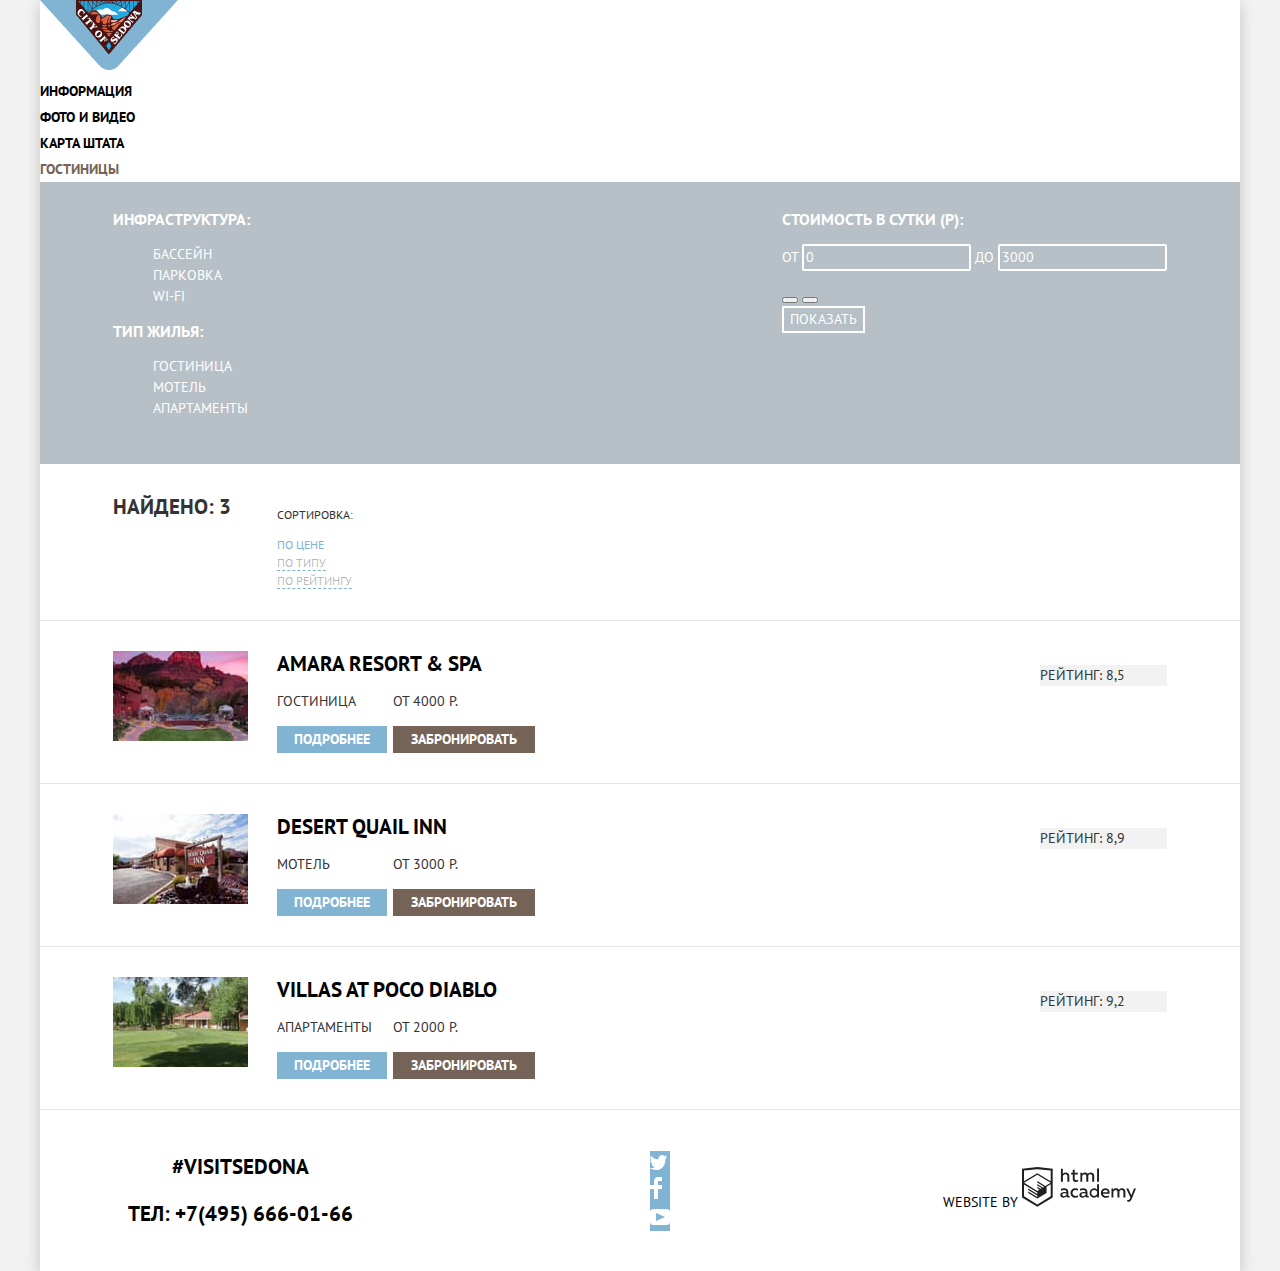
==== commit a2bde889: "Построена сетка на гридах на главной странице и странице каталога" ====
--- a/catalog.html
+++ b/catalog.html
@@ -1,5 +1,5 @@
 <!DOCTYPE html>
-<html lang="ru">
+<html class="page" lang="ru">
 <head>
   <meta charset="UTF-8">
   <meta http-equiv="X-UA-Compatible" content="IE=edge">
@@ -14,7 +14,7 @@
   <link rel="stylesheet" href="css/normalize.css">
   <link rel="stylesheet" href="css/style.css">
 </head>
-<body>
+<body class="page-body">
   <div class="container">
     <header class="page-header">
       <nav class="main-nav">
@@ -110,7 +110,7 @@
       <section class="catalog">
         <h2 class="visually-hidden">Выбранное жилье</h2>
 
-        <header class="catalog-header">
+        <header class="catalog-header catalog-grid">
           <div class="catalog__result-wrapper">
             <b class="catalog__result">Найдено: 3</b>
           </div>
@@ -141,7 +141,7 @@
           </ul>
         </header>
 
-        <article class="hotel">
+        <article class="hotel catalog-grid">
           <figure class="hotel__image-wrapper">
             <img class="hotel__image" src="img/hotel-01.jpg" width="135" height="90" alt="Гостиница Amara Resort & Spa">
           </figure>
@@ -169,7 +169,7 @@
           </div>
         </article>
 
-        <article class="hotel">
+        <article class="hotel catalog-grid">
           <figure class="hotel__image-wrapper">
             <img class="hotel__image" src="img/hotel-02.jpg" width="135" height="90" alt="Мотель Desert Quail Inn">
           </figure>
@@ -197,7 +197,7 @@
           </div>
         </article>
 
-        <article class="hotel">
+        <article class="hotel catalog-grid">
           <figure class="hotel__image-wrapper">
             <img class="hotel__image" src="img/hotel-03.jpg" width="135" height="90" alt="Апартаменты Villas at Poco Diablo">
           </figure>
--- a/css/style.css
+++ b/css/style.css
@@ -20,6 +20,7 @@
 :root {
   --basic-black: #000000;
   --basic-white: #ffffff;
+  --transparent-white: rgba(255, 255, 255, 0.9);
   --accent-color: #81B3D2;
   --basic-grey: rgba(0, 0, 0, 0.3);
   --body-shadow-color: rgba(0, 1, 1, 0.2);
@@ -60,8 +61,8 @@
 
 /* Global */
 
-body {
-  min-width: 1200px;
+.page-body {
+  min-width: 1280px;
   margin: 0;
   padding: 0;
 
@@ -73,6 +74,8 @@
   text-transform: uppercase;
   color: var(--font-color-base);
   background-color: var(--bg-color-body);
+
+  height: 100%;
 }
 
 a {
@@ -84,6 +87,23 @@
   height: auto;
 }
 
+/* Visually-hidden */
+
+.visually-hidden:not(:focus):not(:active),
+input[type="checkbox"].visually-hidden,
+input[type="radio"].visually-hidden {
+  position: absolute;
+  overflow: hidden;
+  margin: -1px;
+  border: 0;
+  padding: 0;
+  width: 1px;
+  height: 1px;
+  clip-path: inset(100%);
+  clip: rect(0 0 0 0);
+  white-space: nowrap;
+}
+
 /* Container */
 
 .container {
@@ -92,11 +112,25 @@
 
   background-color: var(--basic-white);
   box-shadow: 0px 5px 15px var(--body-shadow-color);
+
+  min-height: 100%;
+  display: grid;
+  grid-template-rows: min-content 1fr min-content;
+  align-content: start;
+}
+
+/* Grid */
+
+.page {
+  height: 100%;
 }
 
 /* Main navigation */
 
 .main-nav__list {
+  margin: 0;
+  padding: 0;
+
   list-style: none;
 }
 
@@ -124,14 +158,32 @@
 /* Main */
 
 .page-main__intro {
+  min-height: 509px;
+  padding-top: 77px;
+
   background-color: var(--bg-color-intro);
 }
 
+.page-main__welcome {
+  display: block;
+  width: 458px;
+  height: 352px;
+  margin: 0 auto;
+}
+
 .page-main__header {
+  margin: 0 auto;
+  max-width: 520px;
+  padding-top: 40px;
+  padding-bottom: 50px;
+
   text-align: center;
 }
 
 .page-main__title {
+  display: block;
+  margin-bottom: 28px;
+
   font-size: 21px;
   font-weight: 700;
 
@@ -141,21 +193,55 @@
 /* Features */
 
 .features__blocks {
+  display: grid;
+  grid-template-columns: 1fr 1fr 1fr;
+  min-height: 256px;
+
   color: var(--font-color-secondary);
   background-color: var(--accent-color);
 }
 
 .features__block {
+  padding: 47px 49px;
   line-height: 21px;
 
   text-align: center;
 }
 
+.features__block--reverse {
+  order: 1;
+}
+
 .features__title {
+  margin: 0 auto;
+  margin-bottom: 25px;
+  max-width: 150px;
+
   font-size: 21px;
   font-weight: 700;
 
   color: var(--font-color-secondary);
+}
+
+.features__number {
+  margin: 0;
+  margin-bottom: 23px;
+}
+
+.features__text {
+  margin: 0;
+}
+
+.features__image-block {
+  grid-column: 2 / span 2;
+}
+
+.features__image-block--reverse {
+  grid-column: 1 / span 2;
+}
+
+.features__image {
+  display: block;
 }
 
 .features__blocks--last {
@@ -170,35 +256,66 @@
 /* Advices */
 
 .advices {
+  display: grid;
+  grid-template-columns: 1fr 1fr 1fr;
+
+  margin: 0;
+  padding: 0;
   list-style: none;
 }
 
 .advices__item {
+  padding: 160px 50px 80px;
   line-height: 21px;
 
   text-align: center;
 }
 
 .advices__title {
+  margin: 0;
+  margin-bottom: 25px;
+
   font-size: 21px;
 
   color: var(--font-color-heading);
 }
 
+.advices__text {
+  margin: 0;
+}
+
 /* Hotel search */
 
+.hotel-search {
+  margin: 0 auto;
+  padding-top: 51px;
+  width: 568px;
+
+  text-align: center;
+}
+
 .hotel-search__title {
+  margin: 0;
+  margin-bottom: 23px;
+
   font-size: 30px;
   line-height: 24px;
   font-weight: 700;
-
-  text-align: center;
 }
 
 .hotel-search__text {
+  margin: 0;
+  margin-bottom:  47px;
   line-height: 24px;
-
-  text-align: center;
+}
+
+.hotel-search__button {
+  padding: 30px 10px;
+  width: 100%;
+}
+
+.hotel-search__form {
+  width: 100%;
 }
 
 /* Button */
@@ -252,6 +369,13 @@
 
 /* Search form */
 
+.search-form {
+  padding: 55px;
+  box-sizing: border-box;
+
+  background-color: var(--basic-white);
+}
+
 .search-form__block {
   color: var(--basic-black);
   font-weight: 700;
@@ -288,9 +412,18 @@
   fill: var(--accent-color);
 }
 
+.search-form__submit {
+  margin-top: 54px;
+  padding: 16px 10px;
+  width: 100%;
+}
+
 /* Filters form */
 
 .filters-form {
+  display: grid;
+  grid-template-columns: 1fr 1fr;
+  padding: 27px 73px 31px;
   line-height: 21px;
 
   color: var(--font-color-secondary);
@@ -313,6 +446,10 @@
   list-style: none;
 
   line-height: 21px;
+}
+
+.filters-form__right-wrapper {
+  justify-self: end;
 }
 
 .filters-form__text-input {
@@ -342,6 +479,17 @@
   background-color: var(--basic-white);
 }
 
+/* Grid */
+
+.catalog-grid {
+  display: grid;
+  grid-template-columns: 135px 1fr 127px;
+  column-gap: 29px;
+  padding: 30px 73px;
+
+  border-bottom: 1px solid var(--border-color-input--focus);
+}
+
 /* Sorting */
 
 .catalog__result {
@@ -355,6 +503,8 @@
 }
 
 .sort-type {
+  margin: 0;
+  padding: 0;
   list-style: none;
 
   font-size: 12px;
@@ -395,6 +545,17 @@
 
 /* Catalog */
 
+.hotel__image-wrapper {
+  margin: 0;
+
+  width: 135px;
+  height: 90px;
+}
+
+.hotel__name {
+  margin: 0;
+}
+
 .hotel__name-link {
   font-size: 21px;
   font-weight: 700;
@@ -411,8 +572,22 @@
 }
 
 .hotel__description {
+  display: grid;
+  grid-template-columns: 110px 142px;
+  column-gap: 6px;
+
   font-size: 14px;
   line-height: 21px;
+}
+
+.hotel__button {
+  padding: 3px 10px;
+
+  font: inherit;
+  font-weight: 700;
+
+  text-align: center;
+  vertical-align: middle;
 }
 
 .hotel__rating-text {
@@ -424,8 +599,30 @@
 
 /* Footer */
 
+.page-footer {
+  display: grid;
+  grid-template-columns: 1fr 1fr 1fr;
+  justify-items: center;
+  align-items: center;
+  padding: 23px 0;
+
+  background-color: var(--basic-white);
+}
+
+.page-footer--index {
+  background-color: var(--transparent-white);
+}
+
 .page-footer__column {
   color: var(--basic-black);
+}
+
+.page-footer__column--contacts {
+  padding-left: 73px;
+}
+
+.page-footer__column--copyright {
+  padding-right: 73px;
 }
 
 .page-footer__hashtag {
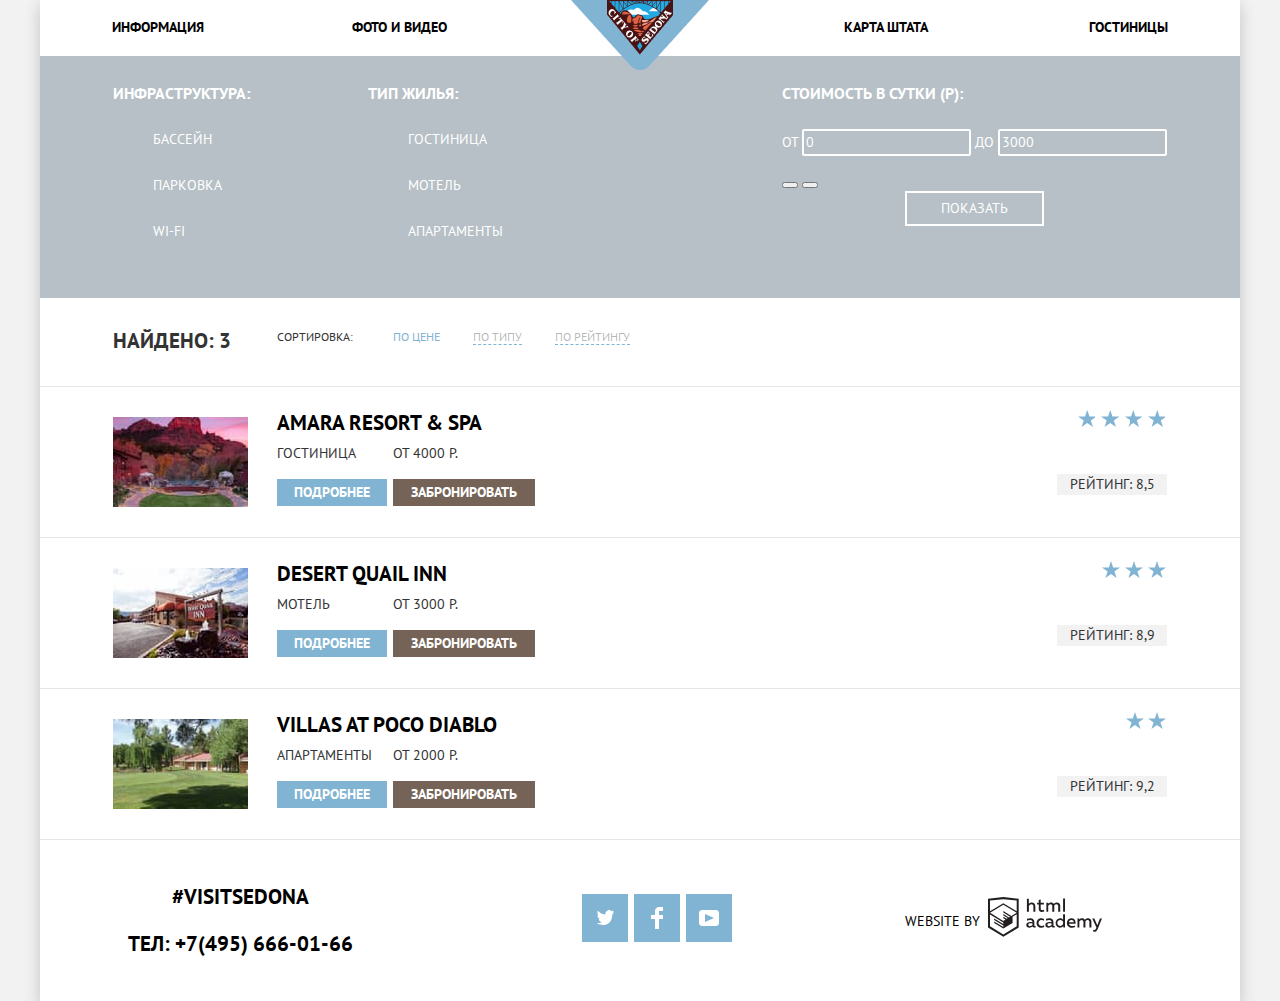
==== commit aade9a24: "Доработана сетка с помощью флексов" ====
--- a/catalog.html
+++ b/catalog.html
@@ -259,7 +259,7 @@
         </ul>
       </div>
 
-      <div class="page-footer__column">
+      <div class="page-footer__column page-footer__column--copyright">
         <span class="page-footer-copyright-text">Website by</span>
         <a class="page-footer-copyright-link" href="https://htmlacademy.ru/intensive/htmlcss" aria-label="HTML Academy">
           <svg class="page-footer-copyright-icon" width="115" height="41" viewBox="0 0 115 41" fill="none" xmlns="http://www.w3.org/2000/svg">
--- a/css/style.css
+++ b/css/style.css
@@ -20,43 +20,26 @@
 :root {
   --basic-black: #000000;
   --basic-white: #ffffff;
+  --basic-grey: #f2f2f2;
+  --basic-brown: #766357;
+  --accent-color: #81B3D2;
   --transparent-white: rgba(255, 255, 255, 0.9);
-  --accent-color: #81B3D2;
-  --basic-grey: rgba(0, 0, 0, 0.3);
-  --body-shadow-color: rgba(0, 1, 1, 0.2);
-
-  --bg-color-body: #f2f2f2;
-  --bg-color-intro: #B6C0C6;
-  --bg-color-features: #EEEEEE;
-
-  --bg-color-button-form: #766357;
-  --bg-color-button-form--hover: #604E43;
-  --bg-color-button-form--active: #503E33;
-
-  --bg-color-button-social: var(--accent-color);
-  --bg-color-button-social--hover: #669EC0;
-  --bg-color-button-social--active: #5496BD;
-
-  --bg-color-input: var(--bg-color-body);
-  --bg-color-input--hover: #EBEBEB;
-  --bg-color-input--focus: var(--basic-white);
-  --border-color-input--focus: #E5E5E5;
-
-  --bg-color-button-sorting: #CACACA;
-  --border-filter-button--disabled: #6A6A6A;
-
-  --color-copyright: #231F20;
-  --color-copyright--hover: var(--accent-color);
-  --color-copyright--active: #BDBBBC;
-
-  --font-color-base: #333333;
-  --font-color-secondary: var(--basic-white);
-  --font-color-heading: var(--basic-black);
-
-  --font-color-menu: var(--basic-black);
-  --font-color-menu--hover: var(--accent-color);
-  --font-color-menu--active: var(--basic-grey);
-  --font-color-menu--current: #766357;
+  --transparent-black: rgba(0, 0, 0, 0.3);
+  --shadow-black: rgba(0, 1, 1, 0.2);
+
+  --middle-brown: #604E43;
+  --dark-brown: #503E33;
+  --middle-blue: #669EC0;
+  --dark-blue: #5496BD;
+
+  --light-grey: #EEEEEE;
+  --gallery-grey: #EBEBEB;
+  --mercury-grey: #E5E5E5;
+  --silver-grey: #CACACA;
+  --pale-slate-grey: #BDBBBC;
+  --submarine-grey: #B6C0C6;
+  --dark-grey: #6A6A6A;
+  --darkest-grey: #333333;
 }
 
 /* Global */
@@ -72,8 +55,8 @@
   font-weight: 400;
 
   text-transform: uppercase;
-  color: var(--font-color-base);
-  background-color: var(--bg-color-body);
+  color: var(--darkest-grey);
+  background-color: var(--basic-grey);
 
   height: 100%;
 }
@@ -111,7 +94,7 @@
   margin: 0 auto;
 
   background-color: var(--basic-white);
-  box-shadow: 0px 5px 15px var(--body-shadow-color);
+  box-shadow: 0px 5px 15px var(--shadow-black);
 
   min-height: 100%;
   display: grid;
@@ -127,32 +110,81 @@
 
 /* Main navigation */
 
+.main-nav {
+  position: relative;
+  z-index: 10;
+}
+
+.main-nav__logo {
+  position: absolute;
+  z-index: 5;
+  top: 0;
+  left: 50%;
+  transform: translateX(-50%);
+}
+
+.logo {
+  width: 138px;
+  height: 70px;
+}
+
 .main-nav__list {
+  display: flex;
+  flex-wrap: wrap;
+
   margin: 0;
   padding: 0;
 
   list-style: none;
 }
 
+.main-nav__item {
+  flex-basis: 240px;
+}
+
 .main-nav__link {
-  color: var(--font-color-menu);
+  display: block;
+  padding-top: 14px;
+  padding-bottom: 16px;
+}
+
+.main-nav__item:nth-child(4n+1) {
+  margin-left: 72px;
+}
+
+.main-nav__item:nth-child(4n+3),
+.main-nav__item:nth-child(4n+4) {
+  text-align: right;
+}
+
+.main-nav__item:nth-child(4n+3) {
+  margin-left: auto;
+}
+
+.main-nav__item:nth-child(4n+4),
+.main-nav__item:last-child {
+  margin-right: 72px;
+}
+
+.main-nav__link {
+  color: var(--basic-black);
   font-weight: 700;
 }
 
 .main-nav__link:hover,
 .main-nav__link:focus {
-  color: var(--font-color-menu--hover);
+  color: var(--accent-color);
 }
 
 .main-nav__link:active {
-  color: var(--font-color-menu--active);
+  color: var(--transparent-black);
 }
 
 .main-nav__link--current,
 .main-nav__link--current:hover,
 .main-nav__link--current:focus,
 .main-nav__link--current:active {
-  color: var(--font-color-menu--current);
+  color: var(basic-brown);
 }
 
 /* Main */
@@ -161,7 +193,7 @@
   min-height: 509px;
   padding-top: 77px;
 
-  background-color: var(--bg-color-intro);
+  background-color: var(--submarine-grey);
 }
 
 .page-main__welcome {
@@ -187,7 +219,7 @@
   font-size: 21px;
   font-weight: 700;
 
-  color: var(--font-color-heading);
+  color: var(--basic-black);
 }
 
 /* Features */
@@ -197,7 +229,7 @@
   grid-template-columns: 1fr 1fr 1fr;
   min-height: 256px;
 
-  color: var(--font-color-secondary);
+  color: var(--basic-white);
   background-color: var(--accent-color);
 }
 
@@ -220,7 +252,7 @@
   font-size: 21px;
   font-weight: 700;
 
-  color: var(--font-color-secondary);
+  color: var(--basic-white);
 }
 
 .features__number {
@@ -245,12 +277,12 @@
 }
 
 .features__blocks--last {
-  color: var(--font-color-base);
-  background-color: var(--bg-color-features);
+  color: var(--darkest-grey);
+  background-color: var(--light-grey);
 }
 
 .features__title--last {
-  color: var(--font-color-heading);
+  color: var(--basic-black);
 }
 
 /* Advices */
@@ -277,7 +309,7 @@
 
   font-size: 21px;
 
-  color: var(--font-color-heading);
+  color: var(--basic-black);
 }
 
 .advices__text {
@@ -330,41 +362,36 @@
   font-weight: 700;
 
   text-transform: inherit;
-  color: var(--font-color-secondary);
+  color: var(--basic-white);
   cursor: pointer;
 }
 
 .button--brown {
-  background-color: var(--bg-color-button-form);
+  background-color: var(--basic-brown);
 }
 
 .button--brown:hover,
 .button--brown:focus {
-  background-color: var(--bg-color-button-form--hover);
+  background-color: var(--middle-brown);
 }
 
 .button--brown:active {
   color: rgba(255, 255, 255, 0.3);
-  background-color: var(--bg-color-button-form--active);
-}
-
-.search-form__button {
-  background-color: var(--bg-color-input);
-  border: none;
+  background-color: var(--dark-brown);
 }
 
 .button--blue {
-  background-color: var(--bg-color-button-social);
+  background-color: var(--accent-color);
 }
 
 .button--blue:hover,
 .button--blue:focus {
-  background-color: var(--bg-color-button-social--hover);
+  background-color: var(--middle-blue);
 }
 
 .button--blue:active {
   color: rgba(255, 255, 255, 0.3);
-  background-color: var(--bg-color-button-social--active);
+  background-color: var(--dark-blue);
 }
 
 /* Search form */
@@ -377,25 +404,67 @@
 }
 
 .search-form__block {
-  color: var(--basic-black);
-  font-weight: 700;
+  display: flex;
+  justify-content: space-between;
+
+  margin-bottom: 29px;
+
+  color: var(--basic-black);
+  font-weight: 700;
+}
+
+.search-form__label {
+  width: 112px;
+}
+
+.search-form__label--children {
+  width: 65px;
 }
 
 .seacrh-form__input {
+  width: 326px;
+  height: 38px;
+  padding: 0 10px;
   font: inherit;
   text-transform: inherit;
 
-  background-color: var(--bg-color-input);
+  background-color: var(--basic-grey);
   border: none;
 }
 
 .seacrh-form__input:hover {
-  background-color: var(--bg-color-input--hover);
+  background-color: var(--gallery-grey);
 }
 
 .seacrh-form__input:focus {
-  background-color: var(--bg-color-input--focus);
-  outline: 2px solid var(--border-color-input--focus);
+  background-color: var(--basic-white);
+  outline: 2px solid var(--mercury-grey);
+}
+
+.search-form__input-number {
+  padding: 0;
+  width: 38px;
+
+  text-align: center;
+}
+
+.search-form__quantity {
+  display: flex;
+  justify-content: flex-end;
+  align-items: center;
+
+  width: 226px;
+}
+
+.search-form__button {
+  display: block;
+  width: 38px;
+  height: 38px;
+
+  background-color: var(--basic-grey);
+  border: none;
+
+  cursor: pointer;
 }
 
 .search-form__calendar {
@@ -426,11 +495,16 @@
   padding: 27px 73px 31px;
   line-height: 21px;
 
-  color: var(--font-color-secondary);
-  background-color: var(--bg-color-intro);
+  color: var(--basic-white);
+  background-color: var(--submarine-grey);
+}
+
+.filters-form__left-wrapper {
+  display: flex;
 }
 
 .filters-form__fieldset {
+  width: 255px;
   margin: 0;
   padding: 0;
   border: none;
@@ -438,34 +512,54 @@
 
 .filters-form__legend {
   margin: 0;
+  margin-bottom: 25px;
   font-size: 16px;
+  line-height: 21px;
   font-weight: 700;
 }
 
 .filters-form__list {
+  margin: 0;
+  padding: 0;
+
   list-style: none;
 
   line-height: 21px;
+}
+
+.filters-form__item {
+  margin-bottom: 25px;
+}
+
+.filters-form__checkbox-label {
+  padding-left: 40px;
+
+  cursor: pointer;
 }
 
 .filters-form__right-wrapper {
   justify-self: end;
+
 }
 
 .filters-form__text-input {
   font: inherit;
 
-  color: var(--font-color-secondary);
+  color: var(--basic-white);
   background-color: transparent;
   border: 2px solid var(--basic-white);
   border-radius: 2px;
 }
 
 .filters-form__button {
+  display: block;
+  margin: 0 auto;
+  padding: 5px 34px;
+
   font: inherit;
   text-transform: inherit;
 
-  color: var(--font-color-secondary);
+  color: var(--basic-white);
   background-color: transparent;
   border: 2px solid var(--basic-white);
 
@@ -479,30 +573,47 @@
   background-color: var(--basic-white);
 }
 
-/* Grid */
+/* Catalog Grid */
 
 .catalog-grid {
   display: grid;
-  grid-template-columns: 135px 1fr 127px;
+  grid-template-columns: 135px 1fr 110px;
   column-gap: 29px;
-  padding: 30px 73px;
-
-  border-bottom: 1px solid var(--border-color-input--focus);
+  padding: 23px 73px 30px;
+
+  border-bottom: 1px solid var(--mercury-grey);
 }
 
 /* Sorting */
+
+.catalog__result-wrapper {
+  padding-top: 7px;
+}
 
 .catalog__result {
   font-size: 21px;
   font-weight: 700;
 }
 
+.catalog__sorting-wrapper {
+  display: flex;
+
+  padding-top: 7px;
+}
+
 .catalog__sorting-text {
+  margin: 0;
+  margin-right: 40px;
+
+
   font-size: 12px;
   line-height: 18px;
 }
 
 .sort-type {
+  display: flex;
+  flex-wrap: wrap;
+
   margin: 0;
   padding: 0;
   list-style: none;
@@ -511,8 +622,13 @@
   line-height: 18px;
 }
 
+.sort-type__item {
+  margin-right: 33px;
+  margin-bottom: 6px;
+}
+
 .sort-type__link {
-  color: var(--basic-grey);
+  color: var(--transparent-black);
 
   border-bottom: 1px dashed var(--accent-color);
 }
@@ -547,6 +663,7 @@
 
 .hotel__image-wrapper {
   margin: 0;
+  padding-top: 7px;
 
   width: 135px;
   height: 90px;
@@ -554,12 +671,13 @@
 
 .hotel__name {
   margin: 0;
+  margin-bottom: 7px;
 }
 
 .hotel__name-link {
   font-size: 21px;
   font-weight: 700;
-  color: var(--font-color-heading);
+  color: var(--basic-black);
 }
 
 .hotel__name-link:hover,
@@ -568,7 +686,7 @@
 }
 
 .hotel__name-link:active {
-  color: var(--basic-grey);
+  color: var(--transparent-black);
 }
 
 .hotel__description {
@@ -580,6 +698,11 @@
   line-height: 21px;
 }
 
+.hotel__text {
+  margin: 0;
+  margin-bottom: 15px;
+}
+
 .hotel__button {
   padding: 3px 10px;
 
@@ -590,11 +713,47 @@
   vertical-align: middle;
 }
 
+.hotel__rating {
+  display: flex;
+  flex-direction: column;
+  align-items: flex-end;
+}
+
+.hotel__stars {
+  max-width: 110px;
+  height: 17px;
+
+  margin-bottom: 47px;
+
+  background-image: url("../img/icons/icon-star.svg");
+  background-repeat: space;
+}
+
+.hotel__stars--five {
+  width: 107px;
+}
+
+.hotel__stars--four {
+  width: 89px;
+}
+
+.hotel__stars--three {
+  width: 65px;
+}
+
+.hotel__stars--two {
+  width: 41px;
+}
+
 .hotel__rating-text {
+  margin: 0;
+  width: 100%;
+
   font-size: 14px;
   line-height: 21px;
 
-  background-color: var(--bg-color-body);
+  text-align: center;
+  background-color: var(--basic-grey);
 }
 
 /* Footer */
@@ -646,17 +805,46 @@
 }
 
 .social-list {
+  display: flex;
+  flex-wrap: wrap;
+
+  width: 156px;
+
   list-style: none;
+}
+
+.social-list__item {
+  margin-right: 6px;
+  margin-bottom: 6px;
+}
+
+.social-list__link {
+  display: flex;
+  justify-content: center;
+  align-items: center;
+
+  width: 46px;
+  height: 48px;
+}
+
+.page-footer__column--copyright {
+  display: flex;
+  justify-content: center;
+  align-items: center;
+}
+
+.page-footer-copyright-text {
+  margin-right: 8px;
 }
 
 .page-footer-copyright-icon:hover path,
 .page-footer-copyright-icon:focus path {
-  fill: var(--color-copyright--hover);
+  fill: var(--accent-color);
 }
 
 .page-footer-copyright-icon:active path {
-  fill: var(--color-copyright--active);
-}
-
-
-
+  fill: var(--pale-slate-grey);
+}
+
+
+
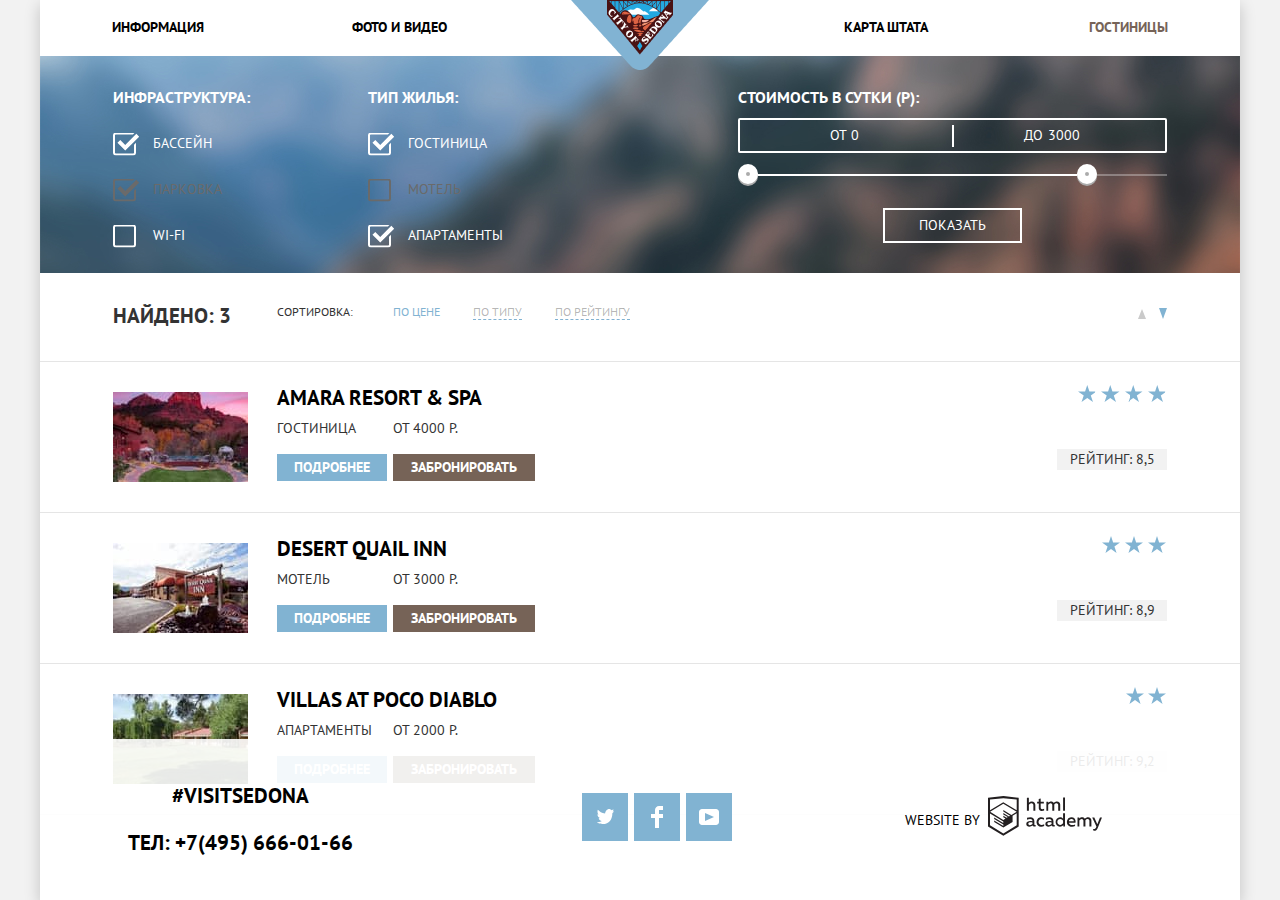
==== commit 80144fd3: "Оформлены раскрывающиеся и декоративные элементы на главной странице и странице каталога" ====
--- a/catalog.html
+++ b/catalog.html
@@ -53,7 +53,7 @@
                   <label class="filters-form__checkbox-label" for="pool">Бассейн</label>
                 </li>
                 <li class="filters-form__item">
-                  <input class="filters-form__checkbox visually-hidden" type="checkbox" name=" id="parking">
+                  <input class="filters-form__checkbox visually-hidden" type="checkbox" name=" id="parking" checked disabled>
                   <label class="filters-form__checkbox-label" for="parking">Парковка</label>
                 </li>
                 <li class="filters-form__item">
@@ -70,7 +70,7 @@
                   <label class="filters-form__checkbox-label" for="hotel">Гостиница</label>
                 </li>
                 <li class="filters-form__item">
-                  <input class="filters-form__checkbox visually-hidden" type="checkbox" name="motel" id="motel" checked>
+                  <input class="filters-form__checkbox visually-hidden" type="checkbox" name="motel" id="motel" disabled>
                   <label class="filters-form__checkbox-label" for="motel">Мотель</label>
                 </li>
                 <li class="filters-form__item">
@@ -95,11 +95,11 @@
 
             <div class="filters-form__range">
               <div class="filters-form__range-scale">
-                <div class="filters-form__range-bar"></div>
-              </div>
-
-              <button class="filters-form__range-handle filters-form__range-handle--min" type="button" aria-label="Минимальное значение"></button>
-              <button class="filters-form__range-handle filters-form__range-handle--max" type="button" aria-label="Максимальное значение"></button>
+                <div class="filters-form__range-bar" style="width: 80%"></div>
+              </div>
+
+              <div class="filters-form__range-handle filters-form__range-handle--min" aria-label="Минимальное значение" tabindex="0" style="left: 0%"></div>
+              <div class="filters-form__range-handle filters-form__range-handle--max" aria-label="Максимальное значение" tabindex="0" style="left: 79%"></div>
             </div>
 
             <button class="filters-form__button" type="submit">Показать</button>
--- a/css/style.css
+++ b/css/style.css
@@ -23,7 +23,8 @@
   --basic-grey: #f2f2f2;
   --basic-brown: #766357;
   --accent-color: #81B3D2;
-  --transparent-white: rgba(255, 255, 255, 0.9);
+  --slightly-transparent-white: rgba(255, 255, 255, 0.9);
+  --transparent-white: rgba(255, 255, 255, 0.3);
   --transparent-black: rgba(0, 0, 0, 0.3);
   --shadow-black: rgba(0, 1, 1, 0.2);
 
@@ -36,13 +37,17 @@
   --gallery-grey: #EBEBEB;
   --mercury-grey: #E5E5E5;
   --silver-grey: #CACACA;
+  --silver-chalice: #ABABAB;
+  --silver-chalice-grey: #A9A9A9;
   --pale-slate-grey: #BDBBBC;
   --submarine-grey: #B6C0C6;
   --dark-grey: #6A6A6A;
   --darkest-grey: #333333;
 }
 
-/* Global */
+.page {
+  height: 100%;
+}
 
 .page-body {
   min-width: 1280px;
@@ -61,6 +66,8 @@
   height: 100%;
 }
 
+/* Global */
+
 a {
   text-decoration: none;
 }
@@ -72,24 +79,23 @@
 
 /* Visually-hidden */
 
-.visually-hidden:not(:focus):not(:active),
-input[type="checkbox"].visually-hidden,
-input[type="radio"].visually-hidden {
+.visually-hidden {
   position: absolute;
-  overflow: hidden;
+  width: 1px;
+  height: 1px;
   margin: -1px;
   border: 0;
   padding: 0;
-  width: 1px;
-  height: 1px;
+  white-space: nowrap;
   clip-path: inset(100%);
   clip: rect(0 0 0 0);
-  white-space: nowrap;
+  overflow: hidden;
 }
 
 /* Container */
 
 .container {
+  position: relative;
   width: 1200px;
   margin: 0 auto;
 
@@ -100,12 +106,6 @@
   display: grid;
   grid-template-rows: min-content 1fr min-content;
   align-content: start;
-}
-
-/* Grid */
-
-.page {
-  height: 100%;
 }
 
 /* Main navigation */
@@ -123,6 +123,11 @@
   transform: translateX(-50%);
 }
 
+.main-nav__logo:focus {
+  outline: 2px solid var(--accent-color);
+  outline-offset: -2px;
+}
+
 .logo {
   width: 138px;
   height: 70px;
@@ -184,16 +189,36 @@
 .main-nav__link--current:hover,
 .main-nav__link--current:focus,
 .main-nav__link--current:active {
-  color: var(basic-brown);
+  color: var(--basic-brown);
+}
+
+.main-nav__link:focus  {
+  outline: 2px solid var(--accent-color);
+  outline-offset: -2px;
 }
 
 /* Main */
 
 .page-main__intro {
-  min-height: 509px;
+  position: relative;
+
+  min-height: 432px;
   padding-top: 77px;
 
   background-color: var(--submarine-grey);
+  background-image: url("../img/bg-intro.jpg");
+  background-size: cover;
+}
+
+.page-main__intro::after {
+  content: "";
+  position: absolute;
+  bottom: 0;
+  width: 100%;
+  height: 57px;
+  background-image: url("../img/bg-intro-mask.svg");
+  background-repeat: no-repeat;
+  z-index: 5;
 }
 
 .page-main__welcome {
@@ -297,12 +322,39 @@
 }
 
 .advices__item {
+  position: relative;
   padding: 160px 50px 80px;
   line-height: 21px;
 
   text-align: center;
 }
 
+.advices__item::before {
+  content: "";
+  position: absolute;
+  top: 60px;
+  left: 50%;
+  width: 75px;
+  height: 76px;
+  transform: translateX(-50%);
+  background-repeat: no-repeat;
+}
+
+.advices__item--house::before {
+  background-image: url("../img/icons/icon-house.svg");
+  background-size: 75px 72px;
+}
+
+.advices__item--burger::before {
+  background-image: url("../img/icons/icon-burger.svg");
+  background-size: 75px 70px;
+}
+
+.advices__item--gift::before {
+  background-image: url(../img/icons/icon-gift.svg);
+  background-size: 64px 76px;
+}
+
 .advices__title {
   margin: 0;
   margin-bottom: 25px;
@@ -319,6 +371,8 @@
 /* Hotel search */
 
 .hotel-search {
+  position:relative;
+  z-index: 10;
   margin: 0 auto;
   padding-top: 51px;
   width: 568px;
@@ -342,11 +396,20 @@
 }
 
 .hotel-search__button {
+  position: relative;
+  z-index: 5;
   padding: 30px 10px;
   width: 100%;
 }
 
+.hotel-search__button:focus {
+  outline: 2px solid var(--accent-color);
+  outline-offset: -2px;
+}
+
 .hotel-search__form {
+  position: absolute;
+  z-index: 1;
   width: 100%;
 }
 
@@ -400,12 +463,14 @@
   padding: 55px;
   box-sizing: border-box;
 
+  text-align: left;
   background-color: var(--basic-white);
 }
 
 .search-form__block {
   display: flex;
   justify-content: space-between;
+  align-items: center;
 
   margin-bottom: 29px;
 
@@ -414,7 +479,8 @@
 }
 
 .search-form__label {
-  width: 112px;
+  display: block;
+  width: 132px;
 }
 
 .search-form__label--children {
@@ -439,6 +505,33 @@
 .seacrh-form__input:focus {
   background-color: var(--basic-white);
   outline: 2px solid var(--mercury-grey);
+  outline-offset: -2px;
+}
+
+.search-form__calendar {
+  display: flex;
+  justify-content: center;
+  align-items: center;
+  width: 38px;
+  height: 38px;
+
+  border: none;
+  background-color: var(--basic-grey);
+  cursor: pointer;
+}
+
+.search-form__calendar:focus {
+  outline: 2px solid var(--mercury-grey);
+  outline-offset: -2px;
+}
+
+.search-form__calendar-icon:hover path,
+.search-form__calendar-icon:focus path {
+  fill: var(--basic-black);
+}
+
+.search-form__calendar-icon:active path {
+  fill: var(--accent-color);
 }
 
 .search-form__input-number {
@@ -457,6 +550,7 @@
 }
 
 .search-form__button {
+  position: relative;
   display: block;
   width: 38px;
   height: 38px;
@@ -464,21 +558,48 @@
   background-color: var(--basic-grey);
   border: none;
 
+  font: inherit;
   cursor: pointer;
 }
 
-.search-form__calendar {
-  border: none;
-  background-color: transparent;
-}
-
-.search-form__calendar-icon:hover path,
-.search-form__calendar-icon:focus path {
-  fill: var(--basic-black);
-}
-
-.search-form__calendar-icon:active path {
-  fill: var(--accent-color);
+.search-form__button:focus {
+  outline: 2px solid var(--mercury-grey);
+  outline-offset: -2px;
+}
+
+.search-form__button::before,
+.search-form__button::after {
+  content: "";
+  position: absolute;
+  top: 50%;
+  left: 50%;
+  background-color: var(--silver-chalice-grey);
+  transform: translate(-50%, -50%);
+}
+
+.search-form__button--minus::before {
+  width: 12px;
+  height: 3px;
+}
+
+.search-form__button--plus::before,
+.search-form__button--plus::after{
+  width: 11px;
+  height: 3px;
+}
+
+.search-form__button--plus::after {
+  transform: translate(-50%, -50%) rotate(90deg);
+}
+
+.search-form__button:hover::before,
+.search-form__button:hover::after {
+  background-color: var(--basic-black);
+}
+
+.search-form__button:active::before,
+.search-form__button:active::after {
+  background-color: var(--accent-color);
 }
 
 .search-form__submit {
@@ -487,16 +608,32 @@
   width: 100%;
 }
 
+.search-form__submit:focus {
+  outline: 2px solid var(--mercury-grey);
+  outline-offset: -2px;
+}
+
+.map {
+  position: relative;
+  height: 593px;
+  overflow: hidden;
+}
+
 /* Filters form */
 
 .filters-form {
   display: grid;
   grid-template-columns: 1fr 1fr;
-  padding: 27px 73px 31px;
+  box-sizing: border-box;
+  margin: 0;
+  width: 1200px;
+  min-height: 217px;
+  padding: 31px 73px 0;
   line-height: 21px;
 
   color: var(--basic-white);
   background-color: var(--submarine-grey);
+  background-image: url("../img/bg-form.jpg");
 }
 
 .filters-form__left-wrapper {
@@ -512,7 +649,6 @@
 
 .filters-form__legend {
   margin: 0;
-  margin-bottom: 25px;
   font-size: 16px;
   line-height: 21px;
   font-weight: 700;
@@ -528,27 +664,143 @@
 }
 
 .filters-form__item {
-  margin-bottom: 25px;
+  margin: 25px 0;
 }
 
 .filters-form__checkbox-label {
+  position: relative;
+  display: block;
   padding-left: 40px;
-
   cursor: pointer;
+}
+
+.filters-form__checkbox + .filters-form__checkbox-label::before {
+  content: "";
+  position: absolute;
+  left: 0;
+  top: 50%;
+  transform: translateY(-50%);
+  width: 23px;
+  height: 23px;
+  background-image: url("../img/icons/icon-checkbox-off.svg");
+  background-repeat: no-repeat;
+}
+
+.filters-form__checkbox:focus + .filters-form__checkbox-label::before {
+  outline: 2px solid var(--accent-color);
+  outline-offset: 2px;
+}
+
+.filters-form__checkbox:checked + .filters-form__checkbox-label::before {
+  width: 27px;
+  background-image: url("../img/icons/icon-checkbox-on.svg");
+}
+
+.filters-form__checkbox:disabled + .filters-form__checkbox-label {
+  color: var(--dark-grey);
+  cursor: auto;
+}
+
+.filters-form__checkbox:disabled + .filters-form__checkbox-label::before {
+  background-image: url("../img/icons/icon-checkbox-disabled-off.svg");
+}
+
+.filters-form__checkbox:checked:disabled + .filters-form__checkbox-label::before {
+  background-image: url("../img/icons/icon-checkbox-disabled-on.svg");
 }
 
 .filters-form__right-wrapper {
   justify-self: end;
-
-}
-
-.filters-form__text-input {
-  font: inherit;
-
-  color: var(--basic-white);
-  background-color: transparent;
+}
+
+.filters-form__price {
+  position: relative;
+  display: flex;
+  flex-wrap: wrap;
+  margin-top: 10px;
+  margin-bottom: 0;
+  padding: 4px 0;
   border: 2px solid var(--basic-white);
   border-radius: 2px;
+}
+
+.filters-form__price::after {
+  content: "";
+  position: absolute;
+  top: 50%;
+  left: 50%;
+  width: 2px;
+  height: 22px;
+  transform: translate(-50%, -50%);
+  background-color: var(--basic-white);
+}
+
+.filters-form__label {
+  display: block;
+  width: 40%;
+
+  padding: 0 4px 0 23px;
+  text-align: right;
+}
+
+.filters-form__text-input {
+  box-sizing: border-box;
+  padding-left: 1px;
+  padding-right: 2px;
+  max-width: 49%;
+
+  font: inherit;
+  color: inherit;
+  background-color: transparent;
+  border: none;
+}
+
+.filters-form__text-input:focus {
+  outline: 2px solid var(--accent-color);
+  outline-offset: 2px;
+}
+
+.filters-form__range {
+  position: relative;
+  margin: 21px 0 32px;
+}
+
+.filters-form__range-scale {
+  height: 2px;
+  background-color: var(--transparent-white);
+}
+
+.filters-form__range-bar {
+  width: 80%;
+  height: 2px;
+  background-color: var(--basic-white);
+}
+
+.filters-form__range-handle {
+  position: absolute;
+  top: -10px;
+
+  width: 4px;
+  height: 4px;
+  padding: 0;
+  border: 8px solid var(--basic-white);
+  border-radius: 50%;
+  background-color: var(--silver-chalice);
+  cursor: pointer;
+  box-shadow: 0 2px var(--silver-chalice);
+}
+
+.filters-form__range-handle:focus {
+  outline: 2px solid var(--accent-color);
+  outline-offset: 2px;
+}
+
+.filters-form__range-handle--min {
+  left: 0;
+}
+
+.filters-form__range-handle--max {
+  left: 79%;
 }
 
 .filters-form__button {
@@ -571,6 +823,11 @@
   color: var(--basic-black);
 
   background-color: var(--basic-white);
+}
+
+.filters-form__button:focus {
+  outline: 2px solid var(--accent-color);
+  outline-offset: 2px;
 }
 
 /* Catalog Grid */
@@ -654,9 +911,54 @@
 
   border: none;
 }
+.sort-type__link:focus {
+  outline: 2px solid var(--accent-color);
+  outline-offset: 2px;
+}
+
 
 .sort-direction {
+  display: flex;
+  justify-content: flex-end;
+  align-items: center;
+
   list-style: none;
+  margin: 0;
+  padding: 0;
+}
+
+.sort-direction__item {
+  padding-left: 13px;
+}
+
+.sort-direction__link {
+  display: block;
+  width: 0;
+  height: 0;
+  border-left: 4.6px solid transparent;
+  border-right: 4.6px solid transparent;
+  border-bottom: 10px solid var(--silver-grey);
+}
+
+.sort-direction__link:not(.sort-direction__link--active):hover {
+  border-bottom: 11px solid var(--basic-black);
+}
+
+.sort-direction__link:not(.sort-direction__link--active):active {
+  border-bottom: 11px solid var(--accent-color);
+}
+
+.sort-direction__link--reverse {
+  transform: rotate(180deg);
+}
+
+.sort-direction__link--active {
+  border-bottom: 11px solid var(--accent-color);
+}
+
+.sort-direction__link:focus {
+  outline: 2px solid var(--accent-color);
+  outline-offset: 2px;
 }
 
 /* Catalog */
@@ -687,6 +989,11 @@
 
 .hotel__name-link:active {
   color: var(--transparent-black);
+}
+
+.hotel__name-link:focus {
+  outline: 2px solid var(--accent-color);
+  outline-offset: 2px;
 }
 
 .hotel__description {
@@ -713,6 +1020,11 @@
   vertical-align: middle;
 }
 
+.hotel__button:focus {
+  outline: 2px solid var(--accent-color);
+  outline-offset: 2px;
+}
+
 .hotel__rating {
   display: flex;
   flex-direction: column;
@@ -743,6 +1055,10 @@
 
 .hotel__stars--two {
   width: 41px;
+}
+
+.hotel__stars--one {
+  width: 20px;
 }
 
 .hotel__rating-text {
@@ -769,7 +1085,11 @@
 }
 
 .page-footer--index {
-  background-color: var(--transparent-white);
+  position: absolute;
+  z-index: 20;
+  width: 100%;
+  bottom: 0;
+  background-color: var(--slightly-transparent-white);
 }
 
 .page-footer__column {
@@ -802,6 +1122,11 @@
   color: var(--basic-black);
 
   cursor: pointer;
+}
+
+.page-footer__phone-link:focus {
+  outline: 2px solid var(--accent-color);
+  outline-offset: 2px;
 }
 
 .social-list {
@@ -827,6 +1152,11 @@
   height: 48px;
 }
 
+.social-list__link:focus {
+  outline: 2px solid var(--accent-color);
+  outline-offset: 2px;
+}
+
 .page-footer__column--copyright {
   display: flex;
   justify-content: center;
@@ -835,6 +1165,11 @@
 
 .page-footer-copyright-text {
   margin-right: 8px;
+}
+
+.page-footer-copyright-link:focus {
+  outline: 2px solid var(--accent-color);
+  outline-offset: 2px;
 }
 
 .page-footer-copyright-icon:hover path,
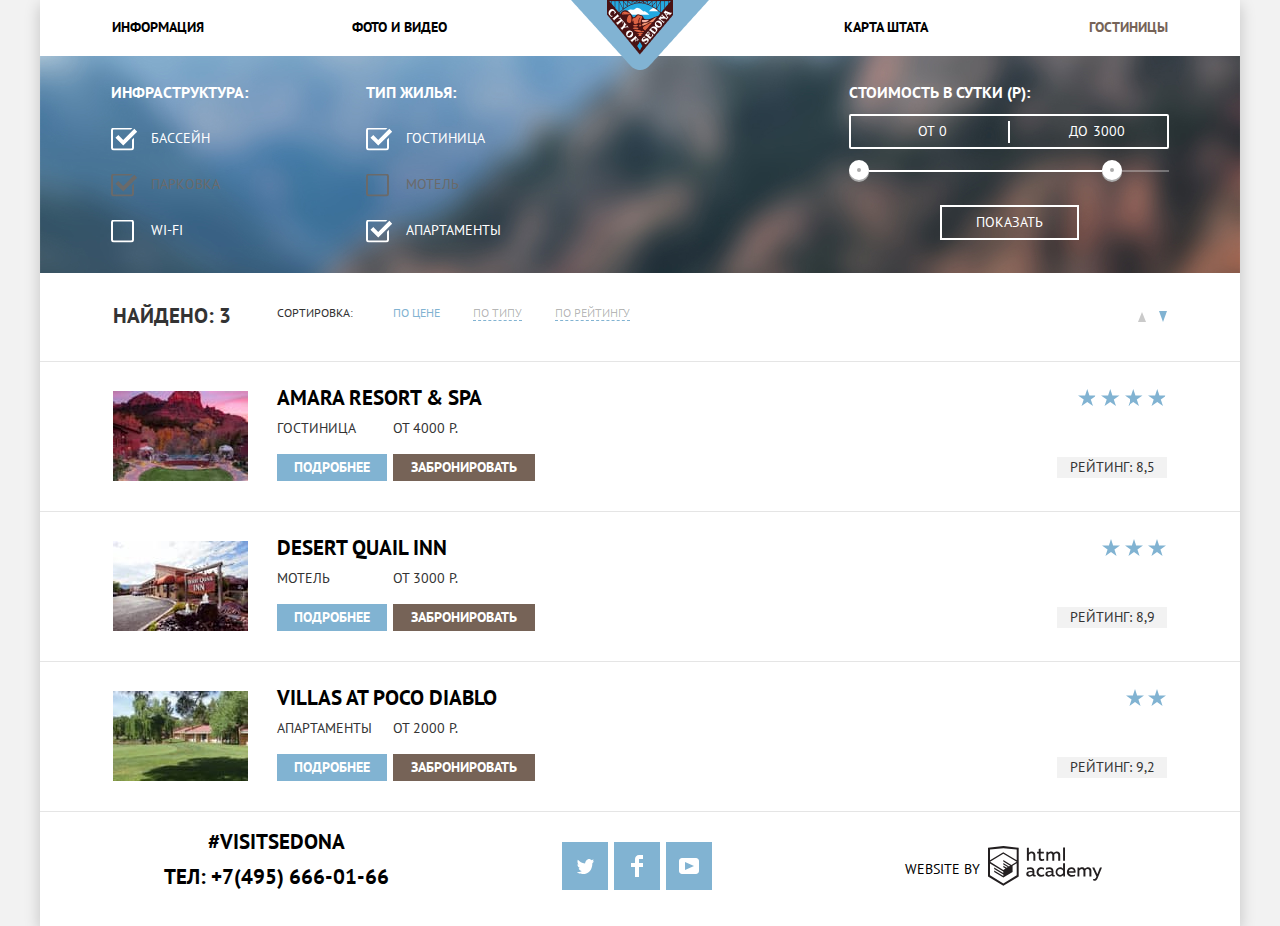
==== commit e4b80920: "Заинлайнены SVG чекбоксов, отредактированы отступы с помощью плагина PerfectPixel, добавлены вендорн" ====
--- a/catalog.html
+++ b/catalog.html
@@ -12,7 +12,7 @@
   <link rel="manifest" href="manifest.webmanifest">
 
   <link rel="stylesheet" href="css/normalize.css">
-  <link rel="stylesheet" href="css/style.css">
+  <link rel="stylesheet" href="css/style.min.css">
 </head>
 <body class="page-body">
   <div class="container">
@@ -227,8 +227,8 @@
       </section>
     </main>
 
-    <footer class="page-footer page-footer--index">
-      <div class="page-footer__column">
+    <footer class="page-footer">
+      <div class="page-footer__column page-footer__column--contacts">
         <p class="page-footer__hashtag">#visitSEDONA</p>
         <p class="page-footer__phone">Тел: <a class="page-footer__phone-link" href="tel:+74956660166">+7(495) 666-01-66</a></p>
       </div>
--- a/css/style.min.css
+++ b/css/style.min.css
@@ -0,0 +1 @@
+@font-face{font-family:"PT Sans";src:url(../fonts/PTSans.woff2) format("woff2"),url(../fonts/PTSans.woff) format("woff");font-weight:400;font-style:normal;font-display:swap}@font-face{font-family:"PT Sans";src:url(../fonts/PTSans-Bold.woff2) format("woff2"),url(../fonts/PTSans-Bold.woff) format("woff");font-weight:700;font-style:normal;font-display:swap}:root{--basic-black:#000000;--basic-white:#ffffff;--basic-grey:#f2f2f2;--basic-brown:#766357;--accent-color:#81B3D2;--slightly-transparent-white:rgba(255, 255, 255, 0.9);--transparent-white:rgba(255, 255, 255, 0.3);--transparent-black:rgba(0, 0, 0, 0.3);--shadow-black:rgba(0, 1, 1, 0.2);--middle-brown:#604E43;--dark-brown:#503E33;--middle-blue:#669EC0;--dark-blue:#5496BD;--light-grey:#EEEEEE;--gallery-grey:#EBEBEB;--mercury-grey:#E5E5E5;--silver-grey:#CACACA;--silver-chalice:#ABABAB;--silver-chalice-grey:#A9A9A9;--pale-slate-grey:#BDBBBC;--submarine-grey:#B6C0C6;--dark-grey:#6A6A6A;--darkest-grey:#333333}.page,.page-body{height:100%}.page-body{min-width:1280px;margin:0;padding:0;font-family:"PT Sans","Arial",sans-serif;font-size:14px;line-height:26px;font-weight:400;text-transform:uppercase;color:var(--darkest-grey);background-color:var(--basic-grey)}a{text-decoration:none}img{max-width:100%;height:auto}.visually-hidden{position:absolute;width:1px;height:1px;margin:-1px;border:0;padding:0;white-space:nowrap;-webkit-clip-path:inset(100%);clip-path:inset(100%);clip:rect(0 0 0 0);overflow:hidden}.container{position:relative;width:1200px;margin:0 auto;background-color:var(--basic-white);-webkit-box-shadow:0 5px 15px var(--shadow-black);box-shadow:0 5px 15px var(--shadow-black);min-height:100%;display:-ms-grid;display:grid;-ms-grid-rows:-webkit-min-content 1fr -webkit-min-content;-ms-grid-rows:min-content 1fr min-content;grid-template-rows:-webkit-min-content 1fr -webkit-min-content;grid-template-rows:min-content 1fr min-content;-ms-flex-line-pack:start;align-content:start}.main-nav{position:relative;z-index:10}.main-nav__logo{position:absolute;z-index:5;top:0;left:50%;-webkit-transform:translateX(-50%);-ms-transform:translateX(-50%);transform:translateX(-50%)}.main-nav__logo:focus{outline:2px solid var(--accent-color);outline-offset:-2px}.logo{width:138px;height:70px}.main-nav__list{display:-webkit-box;display:-ms-flexbox;display:flex;-ms-flex-wrap:wrap;flex-wrap:wrap;margin:0;padding:0;list-style:none}.main-nav__item{-ms-flex-preferred-size:240px;flex-basis:240px;padding-top:14px;padding-bottom:16px}.main-nav__link{display:block;color:var(--basic-black);font-weight:700}.main-nav__item:nth-child(4n+1){margin-left:72px}.main-nav__item:nth-child(4n+3),.main-nav__item:nth-child(4n+4){text-align:right}.main-nav__item:nth-child(4n+3){margin-left:auto}.main-nav__item:last-child,.main-nav__item:nth-child(4n+4){margin-right:72px}.main-nav__link:focus,.main-nav__link:hover{color:var(--accent-color)}.main-nav__link:active{color:var(--transparent-black)}.main-nav__link--current,.main-nav__link--current:active,.main-nav__link--current:focus,.main-nav__link--current:hover{color:var(--basic-brown)}.hotel-search__button:focus,.main-nav__link:focus{outline:2px solid var(--accent-color);outline-offset:-2px}.page-main__intro{position:relative;min-height:432px;padding-top:77px;background-color:var(--submarine-grey);background-image:url(../img/bg-intro.jpg);background-size:cover}.advices__item::before,.page-main__intro::after{content:"";position:absolute;background-repeat:no-repeat}.page-main__intro::after{bottom:0;width:100%;height:57px;background-image:url(../img/bg-intro-mask.svg);z-index:5}.page-main__welcome{display:block;width:458px;height:352px;margin:0 auto}.page-main__header{margin:0 auto;max-width:520px;padding-top:42px;padding-bottom:38px;text-align:center}.page-main__title{display:block;margin-bottom:43px;font-size:21px;font-weight:700;color:var(--basic-black)}.features__blocks{display:-ms-grid;display:grid;-ms-grid-columns:1fr 1fr 1fr;grid-template-columns:1fr 1fr 1fr;min-height:256px;color:var(--basic-white);background-color:var(--accent-color)}.features__block{padding:47px 49px;line-height:21px;text-align:center}.features__block--reverse{-webkit-box-ordinal-group:2;-ms-flex-order:1;order:1}.features__title{margin:0 auto 27px;max-width:150px;font-size:21px;font-weight:700;color:var(--basic-white)}.features__number{margin:0 0 24px}.features__text{margin:0}.features__image-block{-ms-grid-column:2;-ms-grid-column-span:2;grid-column:2/span 2}.features__image-block--reverse{-ms-grid-column:1;-ms-grid-column-span:2;grid-column:1/span 2}.features__image{display:block;width:800px;height:256px;-o-object-fit:cover;object-fit:cover}.features__blocks--last{color:var(--darkest-grey);background-color:var(--light-grey)}.features__title--last{color:var(--basic-black)}.advices{display:-ms-grid;display:grid;-ms-grid-columns:1fr 1fr 1fr;grid-template-columns:1fr 1fr 1fr;margin:0;padding:0;list-style:none}.advices__item{position:relative;padding:160px 50px 82px;line-height:21px;text-align:center}.advices__item::before{top:60px;left:50%;width:75px;height:76px;-webkit-transform:translateX(-50%);-ms-transform:translateX(-50%);transform:translateX(-50%)}.advices__item--house::before{background-image:url(../img/icons/icon-house.svg);background-size:75px 72px}.advices__item--burger::before{background-image:url(../img/icons/icon-burger.svg);background-size:75px 70px}.advices__item--gift::before{background-image:url(../img/icons/icon-gift.svg);background-size:64px 76px}.advices__title{margin:0 0 25px;font-size:21px;color:var(--basic-black)}.advices__text{margin:0}.hotel-search{position:relative;z-index:10;margin:0 auto;padding-top:56px;width:568px;text-align:center}.hotel-search__title{margin:0 0 34px;font-size:30px;line-height:24px;font-weight:700}.hotel-search__text{margin:0 0 43px;line-height:24px}.hotel-search__button{position:relative;z-index:5;padding:30px 10px;width:100%}.hotel-search__form{position:absolute;z-index:1;width:100%}.button{display:block;border:0;font:inherit;font-size:21px;line-height:26px;font-weight:700;text-transform:inherit;color:var(--basic-white);cursor:pointer}.button--brown{background-color:var(--basic-brown)}.button--brown:focus,.button--brown:hover{background-color:var(--middle-brown)}.button--brown:active{color:rgba(255,255,255,.3);background-color:var(--dark-brown)}.button--blue{background-color:var(--accent-color)}.button--blue:focus,.button--blue:hover{background-color:var(--middle-blue)}.button--blue:active{color:rgba(255,255,255,.3);background-color:var(--dark-blue)}.search-form{padding:55px;-webkit-box-sizing:border-box;box-sizing:border-box;text-align:left;background-color:var(--basic-white)}.search-form__block{display:-webkit-box;display:-ms-flexbox;display:flex;-webkit-box-pack:justify;-ms-flex-pack:justify;justify-content:space-between;-webkit-box-align:center;-ms-flex-align:center;align-items:center;margin-bottom:29px;color:var(--basic-black);font-weight:700}.search-form__label{display:block;width:132px}.search-form__label--children{width:65px}.seacrh-form__input{width:326px;height:38px;padding:0 10px;font:inherit;text-transform:inherit;background-color:var(--basic-grey);border:0}.seacrh-form__input:hover{background-color:var(--gallery-grey)}.seacrh-form__input:focus{background-color:var(--basic-white);outline:2px solid var(--mercury-grey);outline-offset:-2px}.search-form__calendar{display:-webkit-box;display:-ms-flexbox;display:flex;-webkit-box-pack:center;-ms-flex-pack:center;justify-content:center;-webkit-box-align:center;-ms-flex-align:center;align-items:center;width:38px;height:38px;border:0;background-color:var(--basic-grey);cursor:pointer}.search-form__button:focus,.search-form__calendar:focus,.search-form__submit:focus{outline:2px solid var(--mercury-grey);outline-offset:-2px}.search-form__calendar-icon:focus path,.search-form__calendar-icon:hover path{fill:var(--basic-black)}.search-form__calendar-icon:active path{fill:var(--accent-color)}.search-form__input-number{padding:0;width:38px;text-align:center}.search-form__quantity{display:-webkit-box;display:-ms-flexbox;display:flex;-webkit-box-pack:end;-ms-flex-pack:end;justify-content:flex-end;-webkit-box-align:center;-ms-flex-align:center;align-items:center;width:226px}.search-form__button{position:relative;display:block;width:38px;height:38px;background-color:var(--basic-grey);border:0;font:inherit;cursor:pointer}.search-form__button::after,.search-form__button::before{content:"";position:absolute;top:50%;left:50%;background-color:var(--silver-chalice-grey);-webkit-transform:translate(-50%,-50%);-ms-transform:translate(-50%,-50%);transform:translate(-50%,-50%)}.search-form__button--minus::before{width:12px;height:3px}.search-form__button--plus::after,.search-form__button--plus::before{width:11px;height:3px}.search-form__button--plus::after{-webkit-transform:translate(-50%,-50%) rotate(90deg);-ms-transform:translate(-50%,-50%) rotate(90deg);transform:translate(-50%,-50%) rotate(90deg)}.search-form__button:hover::after,.search-form__button:hover::before{background-color:var(--basic-black)}.search-form__button:active::after,.search-form__button:active::before{background-color:var(--accent-color)}.search-form__submit{margin-top:55px;padding:16px 10px;width:100%}.map{position:relative;height:593px;overflow:hidden}.filters-form{display:-ms-grid;display:grid;-ms-grid-columns:1fr 1fr;grid-template-columns:1fr 1fr;-webkit-box-sizing:border-box;box-sizing:border-box;margin:0;width:1200px;min-height:217px;padding:26px 71px 0;line-height:21px;color:var(--basic-white);background-color:var(--submarine-grey);background-image:url(../img/bg-form.jpg)}.filters-form__left-wrapper{display:-webkit-box;display:-ms-flexbox;display:flex}.filters-form__fieldset{width:255px;margin:0;padding:0;border:0}.filters-form__legend{margin:0;font-size:16px;line-height:21px;font-weight:700}.filters-form__list{margin:0;padding:0;list-style:none;line-height:21px}.filters-form__item{margin:25px 0}.filters-form__checkbox-label{position:relative;display:block;padding-left:40px;cursor:pointer}.filters-form__checkbox+.filters-form__checkbox-label::before{content:"";position:absolute;left:0;top:50%;-webkit-transform:translateY(-50%);-ms-transform:translateY(-50%);transform:translateY(-50%);width:23px;height:23px;background-image:url("data:image/svg+xml,%3Csvg width='23' height='23' fill='none' xmlns='http://www.w3.org/2000/svg'%3E%3Cpath fill-rule='evenodd' clip-rule='evenodd' d='M3 0h17a3 3 0 0 1 3 3v17a3 3 0 0 1-3 3H3a3 3 0 0 1-3-3V3a3 3 0 0 1 3-3Zm18 3c0-.54-.46-1-1-1H3c-.54 0-1 .46-1 1v17c0 .54.46 1 1 1h17c.54 0 1-.46 1-1V3Z' fill='%23fff'/%3E%3C/svg%3E");background-repeat:no-repeat}.filters-form__checkbox:focus+.filters-form__checkbox-label::before,.filters-form__range-handle:focus,.filters-form__text-input:focus{outline:2px solid var(--accent-color);outline-offset:2px}.filters-form__checkbox:checked+.filters-form__checkbox-label::before{width:27px;background-image:url("data:image/svg+xml,%3Csvg width='27' height='23' fill='none' xmlns='http://www.w3.org/2000/svg'%3E%3Cpath d='M7.29 7.49 4.46 10.3l7.78 7.79L26.17 4.17l-2.83-2.83-11.1 11.1-4.95-4.95Z' fill='%23fff'/%3E%3Cpath d='M21 20c0 .54-.46 1-1 1H3c-.54 0-1-.46-1-1V3c0-.54.46-1 1-1h16.9L21.5.42A2.96 2.96 0 0 0 20 0H3a3 3 0 0 0-3 3v17a3 3 0 0 0 3 3h17a3 3 0 0 0 3-3v-9.83l-2 2V20Z' fill='%23fff'/%3E%3C/svg%3E")}.filters-form__checkbox:disabled+.filters-form__checkbox-label{color:var(--dark-grey);cursor:auto}.filters-form__checkbox:disabled+.filters-form__checkbox-label::before{background-image:url("data:image/svg+xml,%3Csvg width='23' height='23' fill='none' xmlns='http://www.w3.org/2000/svg'%3E%3Cpath fill-rule='evenodd' clip-rule='evenodd' d='M3 0h17a3 3 0 0 1 3 3v17a3 3 0 0 1-3 3H3a3 3 0 0 1-3-3V3a3 3 0 0 1 3-3Zm18 3c0-.54-.46-1-1-1H3c-.54 0-1 .46-1 1v17c0 .54.46 1 1 1h17c.54 0 1-.46 1-1V3Z' fill='%236A6A6A'/%3E%3C/svg%3E")}.filters-form__checkbox:checked:disabled+.filters-form__checkbox-label::before{background-image:url("data:image/svg+xml,%3Csvg width='27' height='23' fill='none' xmlns='http://www.w3.org/2000/svg'%3E%3Cpath d='M7.28 7.49 4.46 10.3l7.78 7.79L26.17 4.17l-2.83-2.83-11.1 11.1-4.96-4.95Z' fill='%236A6A6A'/%3E%3Cpath d='M21 20c0 .54-.46 1-1 1H3c-.54 0-1-.46-1-1V3c0-.54.46-1 1-1h16.9L21.5.42A2.96 2.96 0 0 0 20 0H3a3 3 0 0 0-3 3v17a3 3 0 0 0 3 3h17a3 3 0 0 0 3-3v-9.83l-2 2V20Z' fill='%236A6A6A'/%3E%3C/svg%3E")}.filters-form__right-wrapper{padding-left:209px;-ms-grid-column-align:end;justify-self:end}.filters-form__price{position:relative;display:-webkit-box;display:-ms-flexbox;display:flex;-ms-flex-wrap:wrap;flex-wrap:wrap;margin-top:11px;margin-bottom:0;padding:4px 0;border:2px solid var(--basic-white);border-radius:2px}.filters-form__price::after{content:"";position:absolute;top:50%;left:50%;width:2px;height:22px;-webkit-transform:translate(-50%,-50%);-ms-transform:translate(-50%,-50%);transform:translate(-50%,-50%);background-color:var(--basic-white)}.filters-form__label{display:block;width:40%;padding:0 4px 0 23px;text-align:right}.filters-form__text-input{-webkit-box-sizing:border-box;box-sizing:border-box;padding-left:1px;padding-right:2px;max-width:49%;font:inherit;color:inherit;background-color:transparent;border:0}.filters-form__range{position:relative;margin:21px 0 33px}.filters-form__range-scale{height:2px;background-color:var(--transparent-white)}.filters-form__range-bar{width:80%;height:2px;background-color:var(--basic-white)}.filters-form__range-handle{position:absolute;top:-10px;width:4px;height:4px;padding:0;border:8px solid var(--basic-white);border-radius:50%;background-color:var(--silver-chalice);cursor:pointer;-webkit-box-shadow:0 2px var(--silver-chalice);box-shadow:0 2px var(--silver-chalice)}.filters-form__range-handle--min{left:0}.filters-form__range-handle--max{left:79%}.filters-form__button{display:block;margin:0 auto;padding:5px 34px;font:inherit;text-transform:inherit;color:var(--basic-white);background-color:transparent;border:2px solid var(--basic-white);cursor:pointer}.filters-form__button:focus,.filters-form__button:hover{color:var(--basic-black);background-color:var(--basic-white)}.filters-form__button:focus{outline:2px solid var(--accent-color);outline-offset:2px}.catalog-grid{display:-ms-grid;display:grid;-ms-grid-columns:135px 29px 1fr 29px 110px;grid-template-columns:135px 1fr 110px;-webkit-column-gap:29px;-moz-column-gap:29px;column-gap:29px;padding:23px 73px 30px;border-bottom:1px solid var(--mercury-grey)}.catalog__result-wrapper{padding-top:7px}.catalog__result{font-size:21px;font-weight:700}.catalog__sorting-wrapper{display:-webkit-box;display:-ms-flexbox;display:flex;padding-top:8px}.catalog__sorting-text,.sort-type{margin:0 40px 0 0;font-size:12px;line-height:18px}.sort-type{display:-webkit-box;display:-ms-flexbox;display:flex;-ms-flex-wrap:wrap;flex-wrap:wrap;margin:0;padding:0;list-style:none}.sort-type__item{margin-right:33px;margin-bottom:6px}.sort-type__link{color:var(--transparent-black);border-bottom:1px dashed var(--accent-color)}.sort-type__link--active,.sort-type__link--active:active,.sort-type__link--active:focus,.sort-type__link--active:hover{color:var(--accent-color);border:0}.sort-type__link:focus,.sort-type__link:hover{color:var(--accent-color);border-bottom:1px dashed var(--accent-color)}.sort-type__link:active{color:var(--basic-black);border:0}.sort-direction__link:focus,.sort-type__link:focus{outline:2px solid var(--accent-color);outline-offset:2px}.sort-direction{display:-webkit-box;display:-ms-flexbox;display:flex;-webkit-box-pack:end;-ms-flex-pack:end;justify-content:flex-end;-webkit-box-align:center;-ms-flex-align:center;align-items:center;list-style:none;margin:0;padding:6px 0 0}.sort-direction__item{padding-left:13px}.sort-direction__link{display:block;width:0;height:0;border-left:4.6px solid transparent;border-right:4.6px solid transparent;border-bottom:10px solid var(--silver-grey)}.sort-direction__link:not(.sort-direction__link--active):hover{border-bottom:11px solid var(--basic-black)}.sort-direction__link:not(.sort-direction__link--active):active{border-bottom:11px solid var(--accent-color)}.sort-direction__link--reverse{-webkit-transform:rotate(180deg);-ms-transform:rotate(180deg);transform:rotate(180deg)}.sort-direction__link--active{border-bottom:11px solid var(--accent-color)}.hotel__image-wrapper{margin:0;padding-top:6px;width:135px;height:90px}.hotel__image{display:block;-o-object-fit:contain;object-fit:contain}.hotel__name{margin:0 0 7px}.hotel__name-link{font-size:21px;font-weight:700;color:var(--basic-black)}.hotel__name-link:focus,.hotel__name-link:hover{color:var(--accent-color)}.hotel__name-link:active{color:var(--transparent-black)}.hotel__button:focus,.hotel__name-link:focus,.page-footer-copyright-link:focus,.page-footer__phone-link:focus,.social-list__link:focus{outline:2px solid var(--accent-color);outline-offset:2px}.hotel__description{display:-ms-grid;display:grid;-ms-grid-columns:110px 6px 142px;grid-template-columns:110px 142px;-webkit-column-gap:6px;-moz-column-gap:6px;column-gap:6px;font-size:14px;line-height:21px}.hotel__text{margin:0 0 15px}.hotel__button{padding:3px 10px;font:inherit;font-weight:700;text-align:center;vertical-align:middle}.hotel__rating{display:-webkit-box;display:-ms-flexbox;display:flex;-webkit-box-orient:vertical;-webkit-box-direction:normal;-ms-flex-direction:column;flex-direction:column;-webkit-box-align:end;-ms-flex-align:end;align-items:flex-end;padding-top:4px}.hotel__stars{max-width:110px;height:17px;margin-bottom:51px;background-image:url(../img/icons/icon-star.svg);background-repeat:space}.hotel__stars--five{width:107px}.hotel__stars--four{width:89px}.hotel__stars--three{width:65px}.hotel__stars--two{width:41px}.hotel__stars--one{width:20px}.hotel__rating-text{margin:0;width:100%;font-size:14px;line-height:21px;text-align:center;background-color:var(--basic-grey)}.page-footer{display:-ms-grid;display:grid;-ms-grid-columns:1fr 1fr 1fr;grid-template-columns:1fr 1fr 1fr;justify-items:center;-webkit-box-align:center;-ms-flex-align:center;align-items:center;padding:17px 0;background-color:var(--basic-white)}.page-footer--index{position:absolute;z-index:20;width:100%;bottom:0;background-color:var(--slightly-transparent-white)}.page-footer__column{color:var(--basic-black)}.page-footer__column--contacts{padding-left:73px;padding-bottom:19px}.page-footer__column--copyright{padding-right:73px}.page-footer__hashtag,.page-footer__phone{margin:0 0 9px;font-size:21px;font-weight:700;text-align:center}.page-footer__phone{margin:0}.page-footer__phone-link{color:var(--basic-black);cursor:pointer}.social-list{display:-webkit-box;display:-ms-flexbox;display:flex;-ms-flex-wrap:wrap;flex-wrap:wrap;width:156px;margin:0;padding:0;list-style:none}.social-list__item{margin-right:6px;margin-bottom:6px}.social-list__link{width:46px;height:48px}.page-footer__column--copyright,.social-list__link{display:-webkit-box;display:-ms-flexbox;display:flex;-webkit-box-pack:center;-ms-flex-pack:center;justify-content:center;-webkit-box-align:center;-ms-flex-align:center;align-items:center}.page-footer-copyright-text{margin-right:8px}.page-footer-copyright-icon:focus path,.page-footer-copyright-icon:hover path{fill:var(--accent-color)}.page-footer-copyright-icon:active path{fill:var(--pale-slate-grey)}
